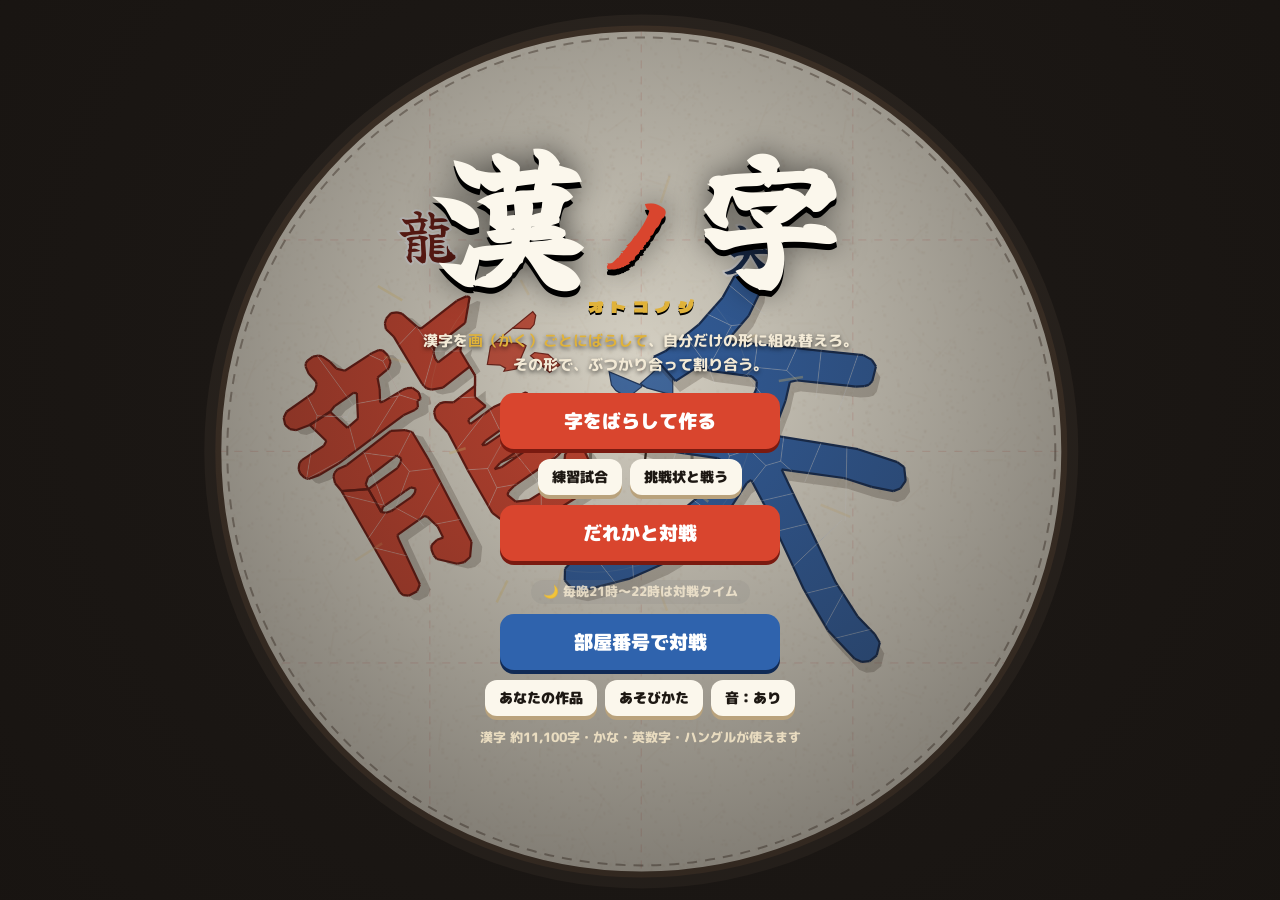
==== index.html @ 1cfe7cc4 "広告：結果画面の帯の下に大きい広告（300×250）を足す Co-Authored-By: Claude Opus 5.5 <noreply@anthropic.com> Claude-Session" ====
<!doctype html>
<html lang="ja">
<head>
<!-- Google tag (gtag.js) -->
<script async src="https://www.googletagmanager.com/gtag/js?id=G-5RB6XMN0QR"></script>
<script>
  window.dataLayer = window.dataLayer || [];
  function gtag(){dataLayer.push(arguments);}
  gtag('js', new Date());
  gtag('config', 'G-5RB6XMN0QR');
</script>
<meta charset="utf-8">
<meta name="viewport" content="width=device-width,initial-scale=1,maximum-scale=1,user-scalable=no,viewport-fit=cover">
<title>漢ノ字</title>
<meta name="description" content="漢字を画（かく）ごとにばらして、自分だけの形に組み替える。その形で、ぶつかり合って割り合う。どの字を、どう組むか。">
<meta name="theme-color" content="#16120f">
<meta property="og:title" content="漢ノ字（オトコノジ）">
<meta property="og:description" content="漢字を画ごとにばらして組み替え、その形でぶつかり合う。どの字を、どう組むか。">
<meta property="og:type" content="website">
<meta property="og:url" content="https://nasubi-no-oniwa.github.io/otokonoji/">
<meta property="og:site_name" content="なすびのお庭">
<meta property="og:image" content="https://nasubi-no-oniwa.github.io/otokonoji/icons/ogp.png">
<meta property="og:image:width" content="1200">
<meta property="og:image:height" content="630">
<meta name="twitter:card" content="summary_large_image">
<meta name="twitter:title" content="漢ノ字（オトコノジ）">
<meta name="twitter:description" content="漢字を画ごとにばらして組み替え、その形でぶつかり合う。どの字を、どう組むか。">
<meta name="twitter:image" content="https://nasubi-no-oniwa.github.io/otokonoji/icons/ogp.png">
<meta name="apple-mobile-web-app-capable" content="yes">
<link rel="manifest" href="manifest.json">
<link rel="icon" href="icons/icon-192.png">
<link rel="apple-touch-icon" href="icons/apple-touch-icon.png">
<link rel="preconnect" href="https://fonts.googleapis.com">
<link rel="preconnect" href="https://fonts.gstatic.com" crossorigin>
<link href="https://fonts.googleapis.com/css2?family=Dela+Gothic+One&family=Yuji+Syuku&family=M+PLUS+Rounded+1c:wght@500;800;900&display=swap" rel="stylesheet">
<link rel="stylesheet" href="css/style.css?v=4">
<!-- nasubi-track: 結果画面とXへの投稿の回数を記録（ゲームの動きには影響しない） -->
<script>(function(){try{var G="otokonoji",IDS=["result"];
function ev(n){try{if(typeof gtag==='function')gtag('event',n,{game:G});}catch(e){}}
var o=window.open;window.open=function(u){try{if(/intent\/(post|tweet)/.test(String(u)))ev('x_share');}catch(e){}return o.apply(window,arguments);};
if(!IDS.length)return;
function vis(e){if(!e||!e.isConnected||e.closest('[hidden]'))return false;var r=e.getBoundingClientRect();if(r.width<1||r.height<1)return false;for(var n=e;n&&n.nodeType===1;n=n.parentElement){var s=getComputedStyle(n);if(s.display==='none'||s.visibility==='hidden'||parseFloat(s.opacity)<0.05)return false;}return true;}
var was={};setInterval(function(){try{var any=false;for(var i=0;i<IDS.length;i++){if(vis(document.getElementById(IDS[i])))any=true;}if(any&&!was.v)ev('result_view');was.v=any;}catch(e){}},700);
}catch(e){}})();</script>
<!-- nasubi-ad: 結果画面の決めた場所に広告の帯（と、決めた作品だけその下に大きい広告）を出す（遊んでいる最中は出さない・ボタンに重ねない・広告の幅320pxを切らない・結果が出て1.2秒たってから見せる・結果画面が出るたびに読みこみ直す（30秒に1回まで）） -->
<script>(function(){try{var C=[{"a": "#result .sheet-in", "v": "#result"}],BIG=1,AD='https://nasubi-no-oniwa.github.io/ad/',AD2='https://nasubi-no-oniwa.github.io/ad/big.html',WAIT=1200,MIN=30000;
if(/[?&]noad=1/.test(location.search))return;
var ifr=null,ifr2=null,boxes=[],bigs=[],since=0,shown=false,last=0;
function vis(e){if(!e||!e.isConnected||e.closest('[hidden]'))return false;var r=e.getBoundingClientRect();if(r.width<1||r.height<1)return false;for(var n=e;n&&n.nodeType===1;n=n.parentElement){var s=getComputedStyle(n);if(s.display==='none'||s.visibility==='hidden'||parseFloat(s.opacity)<0.05)return false;}return true;}
function mk(){var b=document.createElement('div');b.className='nsb-ad';b.style.cssText='display:block;position:static;float:none;box-sizing:content-box;width:320px;min-width:320px;max-width:none;height:50px;margin:20px calc((100% - 320px) / 2) 0;padding:0;border:0;background:none;box-shadow:none;border-radius:0;transform:none;overflow:hidden;flex:0 0 auto;align-self:center;';return b;}
function mk2(){var g=document.createElement('div');g.className='nsb-ad nsb-big';g.style.cssText='display:block;position:static;float:none;box-sizing:content-box;width:300px;min-width:300px;max-width:none;height:250px;margin:20px calc((100% - 300px) / 2) 0;padding:0;border:0;background:none;box-shadow:none;border-radius:0;transform:none;overflow:hidden;flex:0 0 auto;align-self:center;';return g;}
function mkf(u,w,h){var f=document.createElement('iframe');f.title='ad';f.setAttribute('scrolling','no');f.width=w;f.height=h;f.style.cssText='border:0;margin:0;padding:0;width:'+w+'px;height:'+h+'px;display:block;max-width:none;visibility:hidden';f.src=u;return f;}
function rel(f,u){try{f.contentWindow.location.replace(u);}catch(_){f.src=u;}}
function place(){for(var i=0;i<C.length;i++){var a=document.querySelector(C[i].a);if(!a)continue;var b=boxes[i]||(boxes[i]=mk());if(C[i].p==='first'){if(a.firstElementChild!==b)a.insertBefore(b,a.firstChild);}else if(b.parentNode!==a)a.appendChild(b);
if(BIG){var g=bigs[i]||(bigs[i]=mk2());if(b.nextSibling!==g)a.insertBefore(g,b.nextSibling);}}}
function hide(){if(ifr)ifr.style.visibility='hidden';if(ifr2)ifr2.style.visibility='hidden';}
function tick(){try{place();var k=-1;for(var i=0;i<C.length;i++){var v=document.querySelector(C[i].v),b=boxes[i];if(b&&vis(v)&&vis(b)){k=i;break;}}
if(k<0){since=0;shown=false;hide();return;}
var now=Date.now();if(!since)since=now;if(now-since<WAIT){hide();return;}
if(!ifr)ifr=mkf(AD,320,50);if(BIG&&!ifr2)ifr2=mkf(AD2,300,250);
var fresh=false;if(ifr.parentNode!==boxes[k]){boxes[k].appendChild(ifr);fresh=true;}if(BIG&&ifr2.parentNode!==bigs[k]){bigs[k].appendChild(ifr2);fresh=true;}
if(fresh)last=now;else if(!shown&&now-last>=MIN){rel(ifr,AD);if(ifr2)rel(ifr2,AD2);last=now;}
ifr.style.visibility='visible';if(ifr2)ifr2.style.visibility='visible';shown=true;}catch(_){}}
function go(){place();try{new MutationObserver(place).observe(document.body,{childList:true,subtree:true});}catch(_){}setInterval(tick,300);}
if(document.body)go();else document.addEventListener('DOMContentLoaded',go);
}catch(e){}})();</script>
</head>
<body>
<canvas id="arena"></canvas>

<!-- タイトル -->
<section class="screen active" id="s-title">
  <div class="t-wrap">
    <div class="logo"><span class="lg-k">漢</span><span class="lg-no">ノ</span><span class="lg-k">字</span></div>
    <div class="logo-r">オトコノジ</div>
    <p class="sub">漢字を<b>画（かく）ごとにばらして</b>、自分だけの形に組み替えろ。<br>その形で、ぶつかり合って割り合う。</p>
    <div class="t-btns">
      <button class="btn big hot" id="btn-make">字をばらして作る</button>
      <div class="row t-row2">
        <button class="btn sm2" id="btn-practice">練習試合</button>
        <button class="btn sm2" id="btn-chal">挑戦状と戦う</button>
      </div>
      <button class="btn big blue" id="btn-online">部屋番号で対戦</button>
      <div class="row t-row2">
        <button class="btn sm2" id="btn-works">あなたの作品</button>
        <button class="btn sm2" id="btn-howto">あそびかた</button>
        <button class="btn sm2" id="btn-snd">音：<span id="snd-name">あり</span></button>
      </div>
      <p class="chal-mine" id="chal-mine"></p>
      <button class="news" id="chal-news" hidden></button>
    </div>
    <p class="loading" id="loading">読みこみ中…</p>
  </div>
</section>

<!-- 作る -->
<section class="screen" id="s-make">
  <header class="bar mk-bar">
    <button class="btn sm ghost" id="mk-back">←<span class="mk-bk"> もどる</span></button>
    <button class="mk-ch" id="mk-ch" title="字をかえる"><span id="mk-ch-t">？</span><small>字をかえる</small></button>
    <select class="cls" id="mk-form" aria-label="字形" hidden></select>
    <span class="mk-st" id="mk-st"></span>
    <button class="btn sm ghost mk-help" id="mk-help" title="作り方">？</button>
  </header>
  <div class="mk-body">
    <div class="mk-board">
      <canvas id="mk-cv"></canvas>
      <div class="mk-empty" id="mk-empty">
        <p>ばらす字を1つ入れてください</p>
        <div class="mk-q"><input id="mk-q" maxlength="8" autocomplete="off" autocapitalize="off" placeholder="例：木"><button class="btn hot" id="mk-go">ばらす</button></div>
        <button class="btn sm" id="mk-rand">おまかせ</button>
        <p class="note">漢字・ひらがな・カタカナ・英数字・ハングルが使えます。</p>
      </div>
    </div>
    <div class="mk-side">
      <div class="mk-tools" id="mk-tools">
        <button class="btn sm" id="mk-rl" title="左に15度回す">⟲<small>15°</small></button>
        <button class="btn sm" id="mk-rr" title="右に15度回す">⟳<small>15°</small></button>
        <button class="btn sm" id="mk-out" title="えらんだ画を箱にもどす">箱へ</button>
        <button class="btn sm" id="mk-undo" title="ひとつ前にもどす">↶</button>
        <button class="btn sm" id="mk-reset" title="元の字の形にもどす">元の字</button>
        <button class="btn sm" id="mk-clear" title="ぜんぶ箱にもどす">全部箱へ</button>
      </div>
      <p class="mk-savehint" id="mk-savehint">↓ できたら、いちばん下の<b>「この形で保存」</b>ボタンで保存</p>
      <div class="mk-box-h"><b>素材箱</b><span id="mk-box-n"></span><small>書き順に並んでいます。ドラッグで台へ</small></div>
      <div class="mk-box" id="mk-box"></div>
      <div class="mk-stats" id="mk-stats" title="押すとグラフ">
        <canvas id="mk-radar" width="300" height="270" style="width:150px;height:135px"></canvas>
        <div class="st-list" id="mk-stl"></div>
      </div>
      <p class="mk-msg" id="mk-msg"></p>
      <div class="mk-foot"><button class="btn big hot" id="mk-save" disabled>この形で保存</button></div>
    </div>
  </div>
</section>

<!-- えらぶ（試合の前） -->
<section class="screen" id="s-setup">
  <header class="bar">
    <button class="btn sm ghost" id="btn-setup-back">← もどる</button>
    <b class="su-title" id="su-title">練習試合</b>
    <div class="on-st" id="on-st"></div>
  </header>
  <div class="slots">
    <div class="slot" id="slot0"></div>
    <div class="vs-mid"><span>VS</span></div>
    <div class="slot" id="slot1"></div>
  </div>
  <footer class="bar bottom">
    <button class="btn big hot" id="btn-fight">はっけよい！</button>
  </footer>
</section>

<!-- 作品をえらぶ -->
<div class="sheet" id="wpick">
  <div class="sheet-in">
    <div class="pk-head"><b class="pk-t" id="wp-t">作品をえらぶ</b><button class="btn sm ghost2" id="wp-close">とじる</button></div>
    <div class="wp-list" id="wp-list"></div>
  </div>
</div>

<!-- 元の字をえらぶ（練習の相手） -->
<div class="sheet" id="cpick">
  <div class="sheet-in cp">
    <div class="pk-head"><b class="pk-t">練習の相手</b><button class="btn sm ghost2" id="cp-close">とじる</button></div>
    <p class="note">何もいじっていない「元の字」と戦います。好きな字を入れてください。</p>
    <div class="mk-q"><input id="cp-q" maxlength="8" autocomplete="off" autocapitalize="off" placeholder="例：龍"><button class="btn hot" id="cp-go">この字と戦う</button></div>
    <div class="row"><button class="btn sm" id="cp-rand">おまかせ</button><button class="btn sm" id="cp-mine">自分の作品から</button></div>
    <p class="err" id="cp-err"></p>
  </div>
</div>

<!-- 試合 -->
<section class="screen" id="s-battle">
  <div class="hud">
    <div class="hp l"><b id="hn0"></b><div class="gauge"><i id="hg0"></i></div><span id="hv0">100%</span></div>
    <div class="clock" id="clock">60</div>
    <div class="hp r"><span id="hv1">100%</span><div class="gauge"><i id="hg1"></i></div><b id="hn1"></b></div>
  </div>
  <div class="call" id="call"></div>
  <div class="b-btns"><button class="btn sm ghost" id="btn-speed">×1</button><button class="btn sm ghost" id="btn-skip">結果へ</button></div>
</section>

<!-- 結果 -->
<div class="sheet" id="result">
  <div class="sheet-in res">
    <div class="res-t" id="res-t"></div>
    <div class="res-line" id="res-line"></div>
    <canvas id="res-img" width="1200" height="675" hidden></canvas>
    <button class="btn big hot img-btn" id="btn-img">勝利画像を出す</button>
    <div class="row">
      <button class="btn" id="btn-replay">もう一度見る</button>
      <button class="btn" id="btn-change">組み合わせを変える</button>
    </div>
    <div class="row" id="chal-row"><button class="btn" id="btn-remake">この作品を作り直す</button><button class="btn hot" id="btn-chal-next">べつの挑戦状と戦う</button></div>
    <p class="note" id="res-note"></p>
  </div>
</div>

<!-- 画像 -->
<div class="sheet" id="imgview">
  <div class="sheet-in iv">
    <img id="iv-img" alt="結果画像">
    <div class="row">
      <button class="btn hot" id="btn-share">Xに投稿</button>
      <button class="btn" id="btn-save">画像を保存</button>
      <button class="btn" id="iv-close">とじる</button>
    </div>
    <p class="note" id="iv-note">画像を長押しでも保存できます</p>
  </div>
</div>

<!-- あなたの作品 -->
<section class="screen" id="s-works">
  <div class="panel">
    <header class="p-head"><button class="btn sm ghost" id="btn-works-back">← もどる</button><h2>あなたの作品</h2></header>
    <div class="p-body"><div id="works-list"></div></div>
  </div>
</section>

<!-- 挑戦状と戦う -->
<section class="screen" id="s-chal">
  <div class="card">
    <h2>挑戦状と戦う</h2>
    <p class="note">だれかが作って置いた作品と戦います。相手がその場にいなくても戦えます。</p>
    <label class="fld">合言葉（8けた）<input id="ch-code" maxlength="11" autocomplete="off" autocapitalize="characters" placeholder="例：AB3K-7XQM"></label>
    <button class="btn hot wide" id="ch-go">この挑戦状と戦う</button>
    <p class="err" id="ch-err"></p>
    <button class="btn blue wide" id="ch-rand">ランダムな挑戦状と戦う</button>
    <button class="btn sm ghost2" id="ch-back">もどる</button>
  </div>
</section>

<!-- 部屋番号で対戦 -->
<section class="screen" id="s-online">
  <div class="card on-card">
    <h2>部屋番号で対戦</h2>
    <div id="on-form">
      <p class="note">同じ部屋番号を入れた人と1対1。お互いに作品をこっそり決めて、同時に公開します。3人目からは観戦です。</p>
      <label class="fld">部屋番号<input id="in-code" maxlength="20" placeholder="例：1234" autocomplete="off"></label>
      <button class="btn hot wide" id="btn-join">入る</button>
    </div>
    <div id="on-wait" class="hide"><p class="big-note" id="on-msg">あいてを待っています…</p><p class="note" id="on-people"></p></div>
    <p class="err" id="on-err"></p>
    <button class="btn sm ghost2" id="btn-on-back">もどる</button>
  </div>
</section>

<!-- あそびかた -->
<section class="screen" id="s-howto">
  <div class="card how">
    <h2>あそびかた</h2>
    <ol>
      <li><b>字をえらんで、ばらす。</b>漢字を1つ入れると、画（かく）ごとにばらばらになって「素材箱」に入ります。同じ字でも日本と中国・台湾で形がちがう字は、どちらの形にするか選べます。</li>
      <li><b>組み替える。</b>画をドラッグして台に置き、「⟲」「⟳」で15度ずつ回します。縦に積むのではなく、<b>重ねて</b>1つの形にします。画は<b>必ずどこかの画とくっついていないといけません</b>（はなれた画は赤くなり、保存できません）。画はぜんぶ使います。元の字のままでは保存できません。</li>
      <li><b>保存して戦う。</b>あとは全自動。ぶつかるたびに割れて欠けていき、先に65％を失った方の負け。60秒たったら残りが多い方の勝ちです。<b>同じ作品どうしなら、いつでも必ず同じ結果</b>になります。</li>
      <li><b>練習試合</b>：自分の作品と、何もいじっていない「元の字」（好きな字）を戦わせます。</li>
      <li><b>合言葉と挑戦状</b>：作品を保存するたびに<b>8けたの合言葉</b>がつき、その作品がそのまま挑戦状になります。形の画像と合言葉をXに投稿しよう。ほかの人は「挑戦状と戦う」に合言葉を入れて戦えます。ランダムな挑戦状とも戦えます。「あなたの作品」で、最近の挑戦者を見て<b>仕返し</b>もできます。</li>
      <li><b>番号で取り出す・引き継ぎ</b>：「あなたの作品」で合言葉を入れると、その作品を一覧に取り出せます（ほかの人の作品は改造できます）。スマホを変えるときは「引き継ぎコード」で作品ぜんぶを移せます。</li>
      <li><b>だれかと対戦・部屋番号で対戦</b>：その場にいる人と、作品どうしで1対1。毎晩21時〜22時は対戦タイム！</li>
    </ol>
    <h3>強さの決まり方</h3>
    <p class="note">組み立てた形は、大きさをそろえてから戦います。<br>体力＝線が占める広さ（重ねるほど減る）、速さ＝軽さ、かたさ＝すき間の少なさ、鋭さ＝形の出っぱり、勢い＝元の字の画数。数字は「元の字」約1万2千字の中で何番目くらいかを0〜100で表したものです。<br>大きく広がった形は土俵に入る大きさまで縮めて、そのぶん体力と重さに<b>加点</b>（1.6倍まで）。画数が少ない字は細い線が欠けやすいので、画数に応じて体力に少し足しています。</p>
    <h3>使える字</h3>
    <p class="note" id="how-chars">※漢字・ひらがな・カタカナ・英数字・ハングルが使えます。旧字や、とてもめずらしい字は、画のデータがないため使えません。<br>ハングルは、部品（字母）の画を組み合わせて作っているので、ふつうの字体と少し形がちがう字があります。</p>
    <h3>データ</h3>
    <p class="credit">日本の字形：KanjiVG（Ulrich Apel、CC BY-SA 3.0）を加工して作成<br>中国・台湾の字形：Make Me a Hanzi（Shaunak Kishore）／hanzi-writer-data（Arphic Public License）を加工して作成<br>英数字：Hershey フォント（hersheytext、MIT License）を加工して作成<br>加工した画のデータ（data/g）は、もとのデータと同じ条件（CC BY-SA 3.0・Arphic Public License）で公開しています<br>効果音：Kenney「Impact Sounds」（CC0）　音楽：自作（プログラムで作成）</p>
    <button class="btn" id="btn-how-back">もどる</button>
  </div>
</section>

<button class="mk-float" id="mk-float" hidden>↓ 保存ボタンは下にあります</button>
<div class="toast" id="toast"></div>

<script src="js/firebase-config.js?v=4"></script>
<script src="js/glyph.js?v=3"></script>
<script src="js/shape.js?v=3"></script>
<script src="js/pct.js?v=3"></script>
<script src="js/sim.js?v=3"></script>
<script src="js/render.js?v=3"></script>
<script src="js/resimg.js?v=3"></script>
<script src="js/sound.js?v=3"></script>
<script src="js/online.js?v=3"></script>
<script src="js/qm.js?v=3"></script>
<script src="js/chal.js?v=3"></script>
<script src="js/edit.js?v=4"></script>
<script src="js/main.js?v=3"></script>
</body>
</html>
---- css/style.css ----
:root { --paper: #f1e9d6; --paper2: #fbf7ec; --ink: #1d1813; --sumi: #16120f; --red: #d9452e; --red-d: #7a1a10; --blue: #2f63ad; --blue-d: #102a55; --gold: #e0b23a; --green: #3e9a55; --bg: #16120f; }
* { box-sizing: border-box; -webkit-tap-highlight-color: transparent; }
html, body { margin: 0; height: 100%; overflow: hidden; background: var(--bg); color: var(--ink); font-family: 'M PLUS Rounded 1c', sans-serif; font-weight: 800; -webkit-user-select: none; user-select: none; }
#arena { position: fixed; inset: 0; width: 100%; height: 100%; display: block; }
button { font: inherit; color: inherit; cursor: pointer; }
.hide { display: none !important; }
.screen { position: fixed; inset: 0; display: none; }
.screen.active { display: flex; }
.btn { border: 0; border-radius: 14px; padding: 11px 18px; background: var(--paper2); color: var(--ink); font-size: 16px; font-weight: 900; box-shadow: 0 4px 0 #b9a27c; transition: transform .08s; }
.btn:active { transform: translateY(3px); box-shadow: 0 1px 0 #b9a27c; }
.btn.hot { background: var(--red); color: #fff; box-shadow: 0 4px 0 var(--red-d); }
.btn.blue { background: var(--blue); color: #fff; box-shadow: 0 4px 0 var(--blue-d); }
.btn.big { font-size: 19px; padding: 14px 22px; }
.btn.sm { font-size: 13px; padding: 7px 12px; border-radius: 10px; box-shadow: 0 3px 0 #b9a27c; }
.btn.ghost { background: rgba(255,255,255,.12); color: #fff; box-shadow: 0 3px 0 rgba(0,0,0,.35); }
.btn.wide { width: 100%; }
.btn:disabled { opacity: .45; }
.row { display: flex; gap: 10px; justify-content: center; flex-wrap: wrap; margin-top: 10px; }

/* タイトル */
#s-title { align-items: center; justify-content: center; background: radial-gradient(circle at 50% 40%, rgba(22,18,15,.15), rgba(22,18,15,.75)); }
.t-wrap { text-align: center; padding: max(16px, env(safe-area-inset-top)) 16px 16px; max-width: 560px; }
.logo { font-family: 'Dela Gothic One', sans-serif; line-height: 1; color: #fff; text-shadow: 0 4px 0 var(--sumi), 0 0 24px rgba(0,0,0,.4); }
.logo .l1 { display: block; font-size: clamp(30px, min(8vw, 9vh), 54px); letter-spacing: .1em; }
.logo .l2 { display: block; font-size: clamp(64px, min(20vw, 22vh), 140px); color: #ffcf3a; letter-spacing: .04em; -webkit-text-stroke: 3px var(--sumi); paint-order: stroke fill; }
.sub { color: #f3ead6; font-size: 15px; line-height: 1.6; margin: 12px 0 16px; text-shadow: 0 2px 4px rgba(0,0,0,.6); }
.sub b { color: #ffcf3a; }
.t-btns { display: flex; flex-direction: column; gap: 10px; align-items: center; }
.t-btns .btn.big { min-width: 280px; }
.loading { color: #e9dcc0; font-size: 13px; margin-top: 12px; }
@media (max-height: 470px) { .logo .l2 { font-size: 70px; } .sub { margin: 6px 0 8px; font-size: 13px; } .t-btns { gap: 6px; } .btn.big { padding: 10px 18px; font-size: 16px; } }

/* えらぶ */
#s-setup { flex-direction: column; background: rgba(22,18,15,.88); }
.bar { display: flex; align-items: center; gap: 10px; padding: max(8px, env(safe-area-inset-top)) max(10px, env(safe-area-inset-right)) 8px max(10px, env(safe-area-inset-left)); color: #fff; }
.bar.bottom { justify-content: center; padding-bottom: max(10px, env(safe-area-inset-bottom)); }
.bar.bottom .btn { min-width: 260px; }
.mode { display: flex; background: rgba(255,255,255,.12); border-radius: 12px; padding: 3px; margin-left: auto; }
.seg { border: 0; background: none; color: #e9dcc0; padding: 6px 12px; border-radius: 9px; font-size: 13px; }
.seg.on { background: var(--paper2); color: var(--ink); }
.on-st { font-size: 12px; color: #ffcf3a; }
.slots { flex: 1; display: flex; gap: 8px; padding: 0 max(10px, env(safe-area-inset-right)) 0 max(10px, env(safe-area-inset-left)); overflow: hidden; min-height: 0; }
.vs-mid { display: flex; align-items: center; justify-content: center; font-family: 'Dela Gothic One'; color: #ffcf3a; font-size: 24px; text-shadow: 0 3px 0 var(--sumi); }
.slot { flex: 1; min-width: 0; background: var(--paper); border-radius: 16px; padding: 10px; overflow-y: auto; box-shadow: inset 0 0 0 3px var(--red); position: relative; }
#slot1 { box-shadow: inset 0 0 0 3px var(--blue); }
@media (max-aspect-ratio: 1/1) { .slots { flex-direction: column; overflow-y: auto; } .slot { flex: none; overflow: visible; } .vs-mid { font-size: 18px; } }
.sl-side { display: inline-block; font-size: 11px; color: #fff; background: var(--red); border-radius: 6px; padding: 1px 8px; }
#slot1 .sl-side { background: var(--blue); }
.sl-empty { display: flex; flex-direction: column; align-items: center; justify-content: center; gap: 10px; min-height: 160px; color: #7a6a55; }
.sl-top { display: flex; gap: 10px; align-items: flex-start; margin-top: 6px; }
.sl-shape { position: relative; flex: 0 0 auto; }
.sl-shape canvas { display: block; background: var(--paper2); border-radius: 12px; }
.dir { display: flex; gap: 4px; justify-content: center; margin-top: 4px; }
.dir .btn { padding: 4px 9px; font-size: 13px; }
.dir-lab { font-size: 11px; color: #7a6a55; text-align: center; }
.sl-info { min-width: 0; flex: 1; }
.sl-name { font-size: 20px; line-height: 1.15; word-break: break-all; }
.sl-name small { display: block; font-size: 11px; color: #7a6a55; font-weight: 800; }
.badge { display: inline-block; font-size: 11px; padding: 2px 8px; border-radius: 999px; margin: 4px 0; background: #2f8a4b; color: #fff; }
.badge.old { background: #8a6a3a; }
.sl-data { font-size: 12px; color: #4a3a2a; line-height: 1.6; font-weight: 800; }
.sl-data .est { color: #b0571b; }
.sl-mid { display: flex; gap: 8px; align-items: center; margin-top: 6px; }
.sl-mid canvas { flex: 0 0 auto; }
.st-list { flex: 1; font-size: 12px; line-height: 1.55; }
.st-list div { display: flex; justify-content: space-between; gap: 6px; border-bottom: 1px dashed rgba(60,40,20,.15); }
.st-list span { color: #7a6a55; font-weight: 800; font-size: 10px; }
.st-list .up { color: #b07a00; } .st-list .kf { color: var(--green); } .st-list .dn { color: #b0302a; }
.sl-btns { display: flex; gap: 6px; margin-top: 8px; }
.hidden-foe { display: flex; align-items: center; justify-content: center; min-height: 160px; color: #7a6a55; text-align: center; font-size: 14px; }

/* 検索 */
.sheet { position: fixed; inset: 0; background: rgba(20,15,10,.6); display: none; align-items: center; justify-content: center; z-index: 20; padding: 10px; }
.sheet.on { display: flex; }
.sheet-in { background: var(--paper); border-radius: 18px; width: 100%; max-width: 620px; max-height: 100%; display: flex; flex-direction: column; overflow: hidden; box-shadow: 0 20px 40px rgba(0,0,0,.4); }
.pk-head { display: flex; gap: 6px; padding: 10px; }
.pk-head input { flex: 1; min-width: 0; font: inherit; font-size: 17px; padding: 9px 12px; border-radius: 12px; border: 2px solid #c9b38f; background: #fff; -webkit-user-select: text; user-select: text; }
.pk-hint { font-size: 12px; color: #7a6a55; padding: 0 12px 6px; }
.pk-list { list-style: none; margin: 0; padding: 0 6px 10px; overflow-y: auto; flex: 1; }
.pk-list li { display: flex; align-items: center; gap: 10px; padding: 8px; border-radius: 10px; cursor: pointer; }
.pk-list li:nth-child(odd) { background: rgba(255,255,255,.45); }
.pk-list li:active { background: #fff3c8; }
.pk-list .nm { font-size: 16px; } .pk-list .kn { font-size: 11px; color: #7a6a55; display: block; font-weight: 800; }
.pk-list .bd { margin-left: auto; text-align: right; font-size: 11px; white-space: nowrap; }

/* 試合 */
#s-battle { pointer-events: none; }
.hud { position: absolute; top: max(6px, env(safe-area-inset-top)); left: max(8px, env(safe-area-inset-left)); right: max(8px, env(safe-area-inset-right)); display: flex; align-items: center; gap: 8px; color: #fff; }
.hp { flex: 1; display: flex; align-items: center; gap: 6px; min-width: 0; }
.hp.r { flex-direction: row; }
.hp b { font-size: 13px; white-space: nowrap; overflow: hidden; text-overflow: ellipsis; max-width: 34%; }
.hp span { font-size: 13px; font-variant-numeric: tabular-nums; width: 40px; text-align: center; }
.gauge { flex: 1; height: 14px; background: rgba(255,255,255,.15); border-radius: 7px; overflow: hidden; position: relative; }
.gauge::after { content: ''; position: absolute; top: 0; bottom: 0; left: 35%; width: 2px; background: rgba(255,255,255,.6); }
.hp.r .gauge::after { left: auto; right: 35%; }
.gauge i { display: block; height: 100%; width: 100%; background: var(--red); transition: width .2s; }
.hp.r .gauge i { background: var(--blue); margin-left: auto; }
.clock { font-family: 'Dela Gothic One'; font-size: 24px; min-width: 44px; text-align: center; color: #ffcf3a; }
.call { position: absolute; left: 0; right: 0; top: 40%; text-align: center; font-family: 'Dela Gothic One'; font-size: clamp(36px, 9vw, 80px); color: #fff; text-shadow: 0 5px 0 var(--sumi), 0 0 20px rgba(0,0,0,.5); opacity: 0; transform: scale(.8); transition: opacity .2s, transform .25s; white-space: pre-line; line-height: 1.1; }
.call.on { opacity: 1; transform: scale(1); }
.call small { display: block; font-family: 'M PLUS Rounded 1c'; font-size: .3em; margin-top: 6px; }
.b-btns { position: absolute; right: max(10px, env(safe-area-inset-right)); bottom: max(10px, env(safe-area-inset-bottom)); display: flex; gap: 6px; pointer-events: auto; }

/* 結果 */
.res { padding: 12px; text-align: center; overflow-y: auto; }
.res-t { font-family: 'Dela Gothic One'; font-size: 34px; color: var(--red-d); }
.res-line { font-size: 15px; margin: 2px 0 8px; }
#res-img { width: 100%; height: auto; border-radius: 10px; box-shadow: 0 4px 12px rgba(0,0,0,.25); }
.note { font-size: 12px; color: #6a5a45; font-weight: 500; line-height: 1.6; }

/* カード */
#s-online, #s-howto { align-items: center; justify-content: center; background: rgba(22,18,15,.85); padding: 10px; }
.card { background: var(--paper); border-radius: 18px; padding: 16px 18px; max-width: 520px; width: 100%; max-height: 100%; overflow-y: auto; text-align: center; }
.card h2 { font-family: 'Dela Gothic One'; font-weight: 400; margin: 0 0 8px; }
.card h3 { margin: 12px 0 4px; font-size: 15px; text-align: left; }
.how { max-width: 640px; text-align: left; }
.how h2 { text-align: center; } .how ol { padding-left: 1.3em; font-size: 14px; font-weight: 500; line-height: 1.65; margin: 0; } .how li { margin-bottom: 6px; } .how b { font-weight: 900; }
.how .btn { display: block; margin: 12px auto 0; }
.credit { font-size: 11px; color: #6a5a45; font-weight: 500; line-height: 1.6; }
.fld { display: flex; flex-direction: column; text-align: left; font-size: 13px; gap: 4px; margin-bottom: 10px; }
.fld input { font: inherit; font-size: 17px; padding: 10px 12px; border-radius: 12px; border: 2px solid #c9b38f; -webkit-user-select: text; user-select: text; }
.big-note { font-size: 17px; } .err { color: #c0281c; font-size: 13px; min-height: 1em; }
.toast { position: fixed; left: 50%; bottom: 24px; transform: translateX(-50%); background: rgba(20,15,10,.88); color: #fff; padding: 8px 16px; border-radius: 999px; font-size: 14px; opacity: 0; transition: opacity .25s; pointer-events: none; z-index: 30; }
.toast.on { opacity: 1; }
#res-img { max-height: 46vh; width: auto; max-width: 100%; }
@media (max-height: 470px) { .res-t { font-size: 24px; } .res-line { font-size: 13px; margin-bottom: 4px; } #res-img { max-height: 40vh; } .res .row { margin-top: 6px; } .res .btn { padding: 8px 14px; font-size: 14px; } .sl-shape canvas { width: 96px !important; height: 96px !important; } .sl-name { font-size: 17px; } }

.cls { font: inherit; font-size: 13px; font-weight: 900; padding: 6px 8px; border-radius: 10px; border: 0; background: var(--paper2); color: var(--ink); max-width: 46vw; }
.cls-warn { background: #fde2d8; color: #9a2a14; border-radius: 10px; padding: 4px 8px; font-size: 12px; margin-top: 6px; }
.gk { display: inline-block; background: #ffcf3a; color: var(--sumi); border-radius: 8px; padding: 0 8px; margin-left: 6px; font-family: 'Dela Gothic One'; font-weight: 400; }
/* 挑戦状 */
.chal-mine { margin: 2px 0 0; font-size: 13px; font-weight: 800; color: #ffcf3a; min-height: 0; text-shadow: 0 1px 0 rgba(0,0,0,.5); }
.chal-mine:empty { display: none; }
.chal-h { display: block; font-size: 11px; font-weight: 800; opacity: .8; }
#chal-row .btn[hidden], .btn[hidden] { display: none !important; }
#chal-row:not(:has(.btn:not([hidden]))) { display: none; }
.qm-cnt { color: #f3e7cf; }
@media (max-height: 470px) { .qm-cnt { margin-top: 0; font-size: 11.5px; line-height: 1.35; } .qm-cnt .qm-prime { margin-top: 1px; padding: 1px 10px; font-size: 11px !important; } }
@media (max-height: 420px) { .sub { display: none; } }
@media (max-height: 420px) { .logo .l2 { font-size: 58px; } .logo .l1 { font-size: 20px; } }
.pk-list li.pk-note { font-size: 12.5px; color: #7a5a2a; cursor: default; background: transparent; line-height: 1.5; }
.pk-list .nm small { font-size: .78em; opacity: .75; font-weight: 800; }
/* 結果画像 */
.img-btn { display: block; margin: 6px auto 2px; min-width: 260px; }
#imgview { z-index: 25; background: rgba(15,11,8,.86); }
.iv { padding: 12px; text-align: center; width: auto; max-width: min(940px, 100%); overflow-y: auto; }
.iv img { display: block; margin: 0 auto; width: auto; max-width: 100%; height: auto; max-height: calc(100vh - 150px); object-fit: contain; border-radius: 10px; box-shadow: 0 6px 16px rgba(0,0,0,.35); -webkit-touch-callout: default; -webkit-user-select: auto; user-select: auto; }
.iv .note { margin: 6px 0 0; }
@media (max-height: 470px) { .iv img { max-height: calc(100vh - 110px); } .iv .row { margin-top: 6px; } .iv .btn { padding: 8px 14px; font-size: 14px; } }
#res-img[hidden] { display: none !important; }
/* タイトル：あなたの挑戦状・番付・お知らせ */
.t-row2 { margin-top: 0; gap: 8px; }
.btn.sm2 { font-size: 14px; padding: 8px 14px; border-radius: 12px; }

.news { border: 0; background: #ffcf3a; color: var(--sumi); font: inherit; font-size: 13px; font-weight: 800; padding: 6px 14px; border-radius: 999px; box-shadow: 0 3px 0 #9a7410; max-width: 100%; animation: newsPop .6s ease-out; }
.news b { font-weight: 900; }
.news[hidden] { display: none; }
@keyframes newsPop { 0% { transform: scale(.7); opacity: 0; } 70% { transform: scale(1.06); } 100% { transform: scale(1); opacity: 1; } }
@media (max-height: 470px) { .t-row2 .btn { padding: 6px 12px; font-size: 13px; } .news { padding: 4px 12px; font-size: 12px; } }
/* 画面（あなたの挑戦状・番付） */
#s-mine, #s-bz { align-items: stretch; justify-content: center; background: rgba(22,18,15,.92); padding: max(8px, env(safe-area-inset-top)) max(8px, env(safe-area-inset-right)) max(8px, env(safe-area-inset-bottom)) max(8px, env(safe-area-inset-left)); }
.panel { background: var(--paper); border-radius: 18px; width: 100%; max-width: 620px; display: flex; flex-direction: column; overflow: hidden; }
.p-head { display: flex; align-items: center; gap: 8px; padding: 10px 12px; background: var(--sumi); color: #fff; flex-wrap: wrap; }
.p-head h2 { margin: 0; font-family: 'Dela Gothic One'; font-weight: 400; font-size: 20px; letter-spacing: .04em; }
.p-head .cls { margin-left: auto; max-width: 52vw; font-size: 14px; padding: 7px 8px; }
.p-body { flex: 1; overflow-y: auto; padding: 10px 12px 16px; -webkit-overflow-scrolling: touch; }
.mc-empty { text-align: center; color: #6a5a45; font-size: 14px; line-height: 1.7; padding: 20px 6px; margin: 0; }
.mc { background: var(--paper2); border-radius: 14px; padding: 10px; margin-bottom: 10px; box-shadow: 0 2px 0 #d9c8a6; }
.mc.gone { opacity: .6; }
.mc-head { display: flex; gap: 10px; align-items: center; }
.mc-shape { flex: 0 0 auto; background: #fff; border-radius: 10px; }
.mc-info { min-width: 0; flex: 1; display: flex; flex-direction: column; gap: 1px; }
.mc-info b { font-size: 19px; line-height: 1.2; word-break: break-all; }
.mc-info small { font-size: 11.5px; color: #6a5a45; font-weight: 800; }
.mc-rec { display: flex; align-items: baseline; gap: 6px; flex-wrap: wrap; margin-top: 2px; }
.mc-rec .w { color: var(--red-d); font-size: 17px; font-weight: 900; } .mc-rec .l { color: var(--blue-d); font-size: 17px; font-weight: 900; }
.mc-rec em { font-style: normal; background: #6a5a45; color: #fff; font-size: 11px; border-radius: 6px; padding: 1px 7px; }
.mc-res { list-style: none; margin: 8px 0 0; padding: 0; border-top: 1px dashed rgba(60,40,20,.2); }
.mc-res li { display: flex; align-items: center; gap: 8px; padding: 6px 2px; border-bottom: 1px dashed rgba(60,40,20,.12); font-size: 13px; }
.mc-res li.none { color: #7a6a55; font-weight: 500; }
.mc-res li.new { background: #fff3c8; border-radius: 8px; }
.mc-res .mk { flex: 0 0 auto; width: 26px; height: 26px; border-radius: 50%; display: flex; align-items: center; justify-content: center; color: #fff; font-size: 13px; font-weight: 900; }
.mc-res .mk.w { background: var(--red); } .mc-res .mk.l { background: #6a5a45; }
.mc-res .who { flex: 1; min-width: 0; line-height: 1.35; word-break: break-all; }
.mc-res .who small { display: block; color: #8a7a65; font-size: 11px; font-weight: 500; }
.mc-res .btn { flex: 0 0 auto; }
.mc-btns { display: flex; gap: 6px; flex-wrap: wrap; margin-top: 8px; }
.xf { border-top: 2px dashed rgba(60,40,20,.2); margin-top: 6px; padding-top: 6px; text-align: center; }
.xf h3 { margin: 6px 0 2px; font-size: 15px; }
.xf .note { margin: 0; }
.xf-code { font-family: 'Dela Gothic One'; font-size: 34px; letter-spacing: .08em; margin: 6px 0; color: var(--ink); -webkit-user-select: all; user-select: all; }
/* 上の帯：せまい画面でもつぶれないように（説明は2段目へ） */
#s-setup .bar:not(.bottom) { flex-wrap: wrap; row-gap: 6px; }
.bar .btn, .seg { white-space: nowrap; flex: 0 0 auto; }
#s-setup .bar .cls { flex: 0 1 auto; min-width: 0; }
.on-st { flex: 1 0 100%; order: 9; line-height: 1.4; }
.on-st:empty { display: none; }
.qm-card .xf-code, .xf-code { font-size: 34px !important; line-height: 1.2; }
/* タイトルが入りきらない画面では、上が切れずにスクロールできるように */
#s-title { align-items: flex-start; overflow-y: auto; -webkit-overflow-scrolling: touch; }
#s-title .t-wrap { margin: auto; }
@media (max-height: 700px) { .logo .l2 { font-size: clamp(56px, min(18vw, 15vh), 120px); } .sub { margin: 8px 0 10px; } }
@media (max-height: 470px) { .sub { display: none; } .logo .l1 { font-size: 22px; } .logo .l2 { font-size: 56px; } .t-btns .btn.big { padding: 9px 18px; font-size: 16px; } }
.toast { bottom: calc(90px + env(safe-area-inset-bottom)); max-width: calc(100% - 32px); text-align: center; }
.bz-w { display: flex; flex-wrap: wrap; column-gap: 8px; }
.bz-w > span { white-space: nowrap; }
.bz-info small b { word-break: break-all; }
.mc-note { flex-basis: 100%; font-size: 11px; color: #8a7a65; font-weight: 500; }
/* スマホで2回つづけてタップしても拡大しないように（スクロールはそのままできる） */
html, body, * { touch-action: manipulation; }


/* ===== 漢ノ字 ===== */
body { background: radial-gradient(circle at 50% 30%, #2a221c, #0f0c0a 70%); }
.logo { font-family: 'Yuji Syuku', serif; font-size: clamp(76px, min(24vw, 20vh), 150px); color: #fbf7ec; line-height: 1; letter-spacing: .02em; text-shadow: 0 6px 0 #000, 0 0 30px rgba(0,0,0,.6); }
.logo .lg-no { color: var(--red); font-size: .62em; margin: 0 .04em; vertical-align: .1em; }
.logo-r { font-family: 'Dela Gothic One'; color: var(--gold); letter-spacing: .5em; margin: 6px 0 0 .5em; font-size: 15px; text-shadow: 0 2px 0 #000; }
.sub b { color: var(--gold); }
@media (max-height: 700px) { .logo { font-size: clamp(64px, min(20vw, 15vh), 120px); } }
@media (max-height: 470px) { .logo { font-size: 56px; } .logo-r { font-size: 12px; } }
.btn.ghost2 { background: rgba(127,127,127,.18); color: inherit; box-shadow: none; }
.su-title { font-family: 'Dela Gothic One'; font-weight: 400; font-size: 16px; letter-spacing: .05em; }
.sl-ch { font-family: 'Yuji Syuku', serif; font-size: 52px; line-height: 1; display: block; color: var(--ink); }
.sl-name small { margin-top: 2px; }
.badge { background: var(--red); }

/* 作る */
#s-make { flex-direction: column; background: radial-gradient(circle at 50% 30%, #2a221c, #0f0c0a 75%); }
.mk-bar { flex-wrap: wrap; row-gap: 6px; }
.mk-ch { display: flex; align-items: center; gap: 8px; border: 0; background: var(--paper2); color: var(--ink); border-radius: 12px; padding: 2px 12px 2px 10px; box-shadow: 0 3px 0 #b9a27c; }
.mk-ch span { font-family: 'Yuji Syuku', serif; font-size: 30px; line-height: 1.15; }
.mk-ch small { font-size: 11px; color: #7a6a55; }
.mk-st { font-size: 13px; color: #e9dcc0; margin-left: auto; }
.mk-body { flex: 1; min-height: 0; display: flex; gap: 12px; padding: 0 max(10px, env(safe-area-inset-right)) max(8px, env(safe-area-inset-bottom)) max(10px, env(safe-area-inset-left)); }
.mk-board { position: relative; flex: 1 1 0; min-width: 0; min-height: 0; display: flex; align-items: flex-start; justify-content: center; }
#mk-cv { display: block; border-radius: 6px; box-shadow: 0 10px 30px rgba(0,0,0,.5); touch-action: none; background: #f6f0e1; }
.mk-empty { position: absolute; inset: 0; display: none; flex-direction: column; align-items: center; justify-content: center; gap: 10px; background: rgba(246,240,225,.97); border-radius: 6px; padding: 16px; text-align: center; z-index: 2; }
.mk-empty.on { display: flex; }
.mk-empty p { margin: 0; }
.mk-q { display: flex; gap: 8px; justify-content: center; }
.mk-q input { width: 140px; font-family: 'Yuji Syuku', serif; font-size: 34px; text-align: center; padding: 4px 8px; border-radius: 12px; border: 2px solid #c9b38f; background: #fff; -webkit-user-select: text; user-select: text; }
.mk-side { flex: 0 0 340px; min-height: 0; display: flex; flex-direction: column; gap: 8px; overflow-y: auto; color: #f1e9d6; }
.mk-tools { display: flex; flex-wrap: wrap; gap: 6px; }
.mk-tools .btn { flex: 1 0 auto; }
.mk-box-h { display: flex; align-items: baseline; gap: 8px; flex-wrap: wrap; font-size: 14px; }
.mk-box-h span { color: var(--gold); font-size: 13px; }
.mk-box-h small { font-size: 11px; color: #bfb19a; font-weight: 500; flex-basis: 100%; }
.mk-box { display: flex; flex-wrap: wrap; gap: 6px; padding: 8px; background: rgba(255,255,255,.07); border-radius: 12px; min-height: 66px; touch-action: none; }
.mk-tile { position: relative; border: 0; padding: 2px; border-radius: 10px; background: var(--paper2); box-shadow: 0 3px 0 #b9a27c; touch-action: none; }
.mk-tile canvas { display: block; pointer-events: none; }
.mk-tile i { position: absolute; left: 3px; top: 1px; font-style: normal; font-size: 11px; color: var(--red-d); font-weight: 900; pointer-events: none; }
.mk-tile.used { opacity: .38; }
.mk-tile.used::after { content: '✓'; position: absolute; right: 4px; bottom: 1px; font-size: 12px; color: var(--green); font-weight: 900; }
.mk-tile.sel { outline: 3px solid var(--red); opacity: 1; }
.mk-ghost { position: fixed; left: 0; top: 0; pointer-events: none; z-index: 40; }
.mk-stats { display: flex; gap: 8px; align-items: center; background: var(--paper); color: var(--ink); border-radius: 12px; padding: 6px 8px; }
.mk-stats .st-list { font-size: 12px; }
.mk-stats .note { margin: 0; }
.st-list .bonus b { color: #a06a00; } .st-list .bonus2 b { color: var(--green); }
.mk-msg { margin: 0; font-size: 13px; line-height: 1.5; color: #e9dcc0; min-height: 2.6em; }
.mk-msg.bad { color: #ffb08a; }
.mk-foot { display: flex; justify-content: center; }
.mk-foot .btn { width: 100%; }
@media (max-aspect-ratio: 1/1) {
  .mk-body { flex-direction: column; gap: 8px; overflow-y: auto; }
  .mk-board { flex: 0 0 auto; height: min(calc(100vw - 20px), 54vh); }
  .mk-side { flex: 0 0 auto; overflow: visible; }
  .mk-stats canvas { width: 120px !important; height: 108px !important; }
}

/* 作品をえらぶ */
.pk-head { align-items: center; }
.pk-t { font-size: 16px; flex: 1; }
.wp-list { display: grid; grid-template-columns: repeat(auto-fill, minmax(100px, 1fr)); gap: 8px; padding: 0 10px 12px; overflow-y: auto; }
.wp-item, .wp-new { border: 0; background: var(--paper2); border-radius: 12px; padding: 6px; display: flex; flex-direction: column; align-items: center; gap: 2px; box-shadow: 0 2px 0 #d9c8a6; }
.wp-new { justify-content: center; font-size: 14px; color: var(--red-d); min-height: 96px; }
.wp-t { display: flex; flex-direction: column; align-items: center; }
.wp-t b { font-family: 'Yuji Syuku', serif; font-size: 22px; font-weight: 400; }
.wp-t small { font-size: 10px; color: #7a6a55; }
.cp { padding: 12px 14px 14px; text-align: center; gap: 8px; }
.cp .pk-head { padding: 0; }
.cp .note { margin: 0; }

/* あなたの作品 */
#s-works { align-items: stretch; justify-content: center; background: rgba(22,18,15,.94); padding: max(8px, env(safe-area-inset-top)) max(8px, env(safe-area-inset-right)) max(8px, env(safe-area-inset-bottom)) max(8px, env(safe-area-inset-left)); }
.mc-info b { font-family: 'Yuji Syuku', serif; font-weight: 400; font-size: 24px; }
.mc-rec .code { font-family: 'Dela Gothic One'; font-size: 15px; color: var(--red-d); letter-spacing: .05em; }
.mc-rec .rec { font-size: 13px; color: #4a3a2a; }

/* 挑戦状と戦う */
#s-chal { align-items: center; justify-content: center; background: rgba(22,18,15,.85); padding: 10px; }
#s-chal .card { display: flex; flex-direction: column; gap: 8px; max-width: 440px; }
#ch-code { font-family: 'Dela Gothic One'; font-size: 24px; letter-spacing: .12em; text-align: center; text-transform: uppercase; }
.card .btn.wide { margin-top: 2px; }
.card .ghost2 { align-self: center; margin-top: 4px; }
.xf-code { font-family: 'Dela Gothic One'; letter-spacing: .1em; }

/* ===== v3：作る画面（スマホ縦で1画面に収める） ===== */
.mk-tools .btn small { font-size: 10px; margin-left: 2px; }
.mk-help { margin-left: 4px; font-size: 16px; padding: 4px 12px; }
.mk-stats { cursor: pointer; }
.st-list .chip { display: inline-block; }
@media (max-aspect-ratio: 1/1) {
  #s-make { height: 100%; }
  .mk-bar { flex-wrap: nowrap; padding-top: max(6px, env(safe-area-inset-top)); padding-bottom: 6px; gap: 6px; }
  .mk-ch { padding: 0 10px 0 8px; } .mk-ch span { font-size: 26px; } .mk-ch small { font-size: 10px; }
  .mk-bar .cls { font-size: 12px; padding: 5px 6px; max-width: 34vw; }
  .mk-st { font-size: 12px; white-space: nowrap; }
  .mk-body { flex-direction: column; gap: 6px; overflow: hidden; padding-bottom: max(6px, env(safe-area-inset-bottom)); }
  .mk-board { flex: 1 1 auto; height: auto; min-height: 120px; }
  .mk-side { flex: 0 0 auto; overflow: visible; gap: 6px; }
  .mk-tools { flex-wrap: nowrap; gap: 4px; }
  .mk-tools .btn { flex: 1 1 0; min-width: 0; padding: 7px 2px; font-size: 13px; white-space: nowrap; box-shadow: 0 2px 0 #b9a27c; }
  .mk-box-h { font-size: 12px; gap: 6px; flex-wrap: nowrap; }
  .mk-box-h small { display: none; }
  .mk-box { flex-wrap: nowrap; overflow-x: auto; overflow-y: hidden; padding: 5px; min-height: 0; -webkit-overflow-scrolling: touch; touch-action: pan-x; }
  .mk-tile { flex: 0 0 auto; }
  .mk-tile canvas { width: 40px !important; height: 40px !important; }
  .mk-stats { padding: 4px 8px; }
  .mk-stats canvas { display: none; }
  .mk-stats .st-list { display: flex; flex-wrap: wrap; gap: 0 10px; font-size: 12px; line-height: 1.5; }
  .mk-stats .st-list div { border: 0; gap: 3px; }
  .mk-stats .st-list span { display: none; }
  .mk-stats .st-list .bonus, .mk-stats .st-list .bonus2 { font-size: 11px; }
  .mk-stats.open canvas { display: block; width: 120px !important; height: 108px !important; }
  .mk-stats.open .st-list { display: block; }
  .mk-stats.open .st-list span { display: inline; }
  .mk-msg { min-height: 0; font-size: 12px; line-height: 1.4; }
  .mk-foot .btn.big { padding: 11px 18px; font-size: 17px; }
}
@media (max-aspect-ratio: 1/1) and (max-height: 700px) {
  .mk-tools .btn { padding: 5px 2px; font-size: 12px; }
  .mk-foot .btn.big { padding: 9px 16px; font-size: 16px; }
}
/* 作り方の説明 */
.tut-step { font-size: 12px; color: #9a6a10; font-weight: 900; margin: 0 0 2px; }
.tut-pic { font-size: 40px; line-height: 1.1; margin: 8px 0 2px; }
.qm-card .tut-dots { display: flex; justify-content: center; gap: 6px; margin: 8px 0 0; }
.qm-card .tut-dots i { width: 8px; height: 8px; border-radius: 50%; background: rgba(0,0,0,.18); }
.qm-card .tut-dots i.on { background: var(--red); }
/* あなたの作品：上のボタン・ほかの人の作品 */
.wk-tools { display: flex; flex-wrap: wrap; gap: 6px; margin-bottom: 10px; }
.wk-tools .btn { flex: 1 1 auto; }
.mc.other { background: #eef0f4; }
@media (max-aspect-ratio: 1/1) {
  .mk-board { align-items: center; }
  .mk-bk { display: none; }
  .mk-bar .btn.sm { padding: 6px 12px; }
  .mk-ch { flex: 0 0 auto; } .mk-ch small { white-space: nowrap; }
  .mk-bar .cls { flex: 1 1 auto; min-width: 0; max-width: none; }
  .mk-st { margin-left: 0; }
}
@media (max-aspect-ratio: 1/1) and (max-width: 380px) { .mk-ch small { display: none; } }
/* v4：保存ボタンの案内 */
.mk-savehint { margin: 0; font-size: 12.5px; color: #e9dcc0; line-height: 1.4; }
.mk-savehint b { color: #ffcf3a; }
.mk-savehint.ready { color: #ffcf3a; animation: hintBlink 1.2s ease-in-out infinite; }
@keyframes hintBlink { 50% { opacity: .55; } }
#mk-save.ready { animation: savePulse 1.3s ease-in-out infinite; }
@keyframes savePulse { 0%, 100% { box-shadow: 0 4px 0 var(--red-d), 0 0 0 0 rgba(255,207,58,.0); } 50% { box-shadow: 0 4px 0 var(--red-d), 0 0 0 6px rgba(255,207,58,.55); } }
.mk-float { position: fixed; left: 50%; bottom: calc(14px + env(safe-area-inset-bottom)); transform: translateX(-50%); z-index: 30; border: 0; border-radius: 999px; padding: 10px 20px; background: rgba(20,15,10,.9); color: #fff; font: inherit; font-size: 15px; font-weight: 900; box-shadow: 0 6px 18px rgba(0,0,0,.45); }
.mk-float.ready { background: var(--red); animation: hintBlink 1.2s ease-in-out infinite; }
.mk-float[hidden] { display: none; }
@media (max-aspect-ratio: 1/1) and (max-height: 700px) { .mk-savehint { font-size: 11.5px; } }
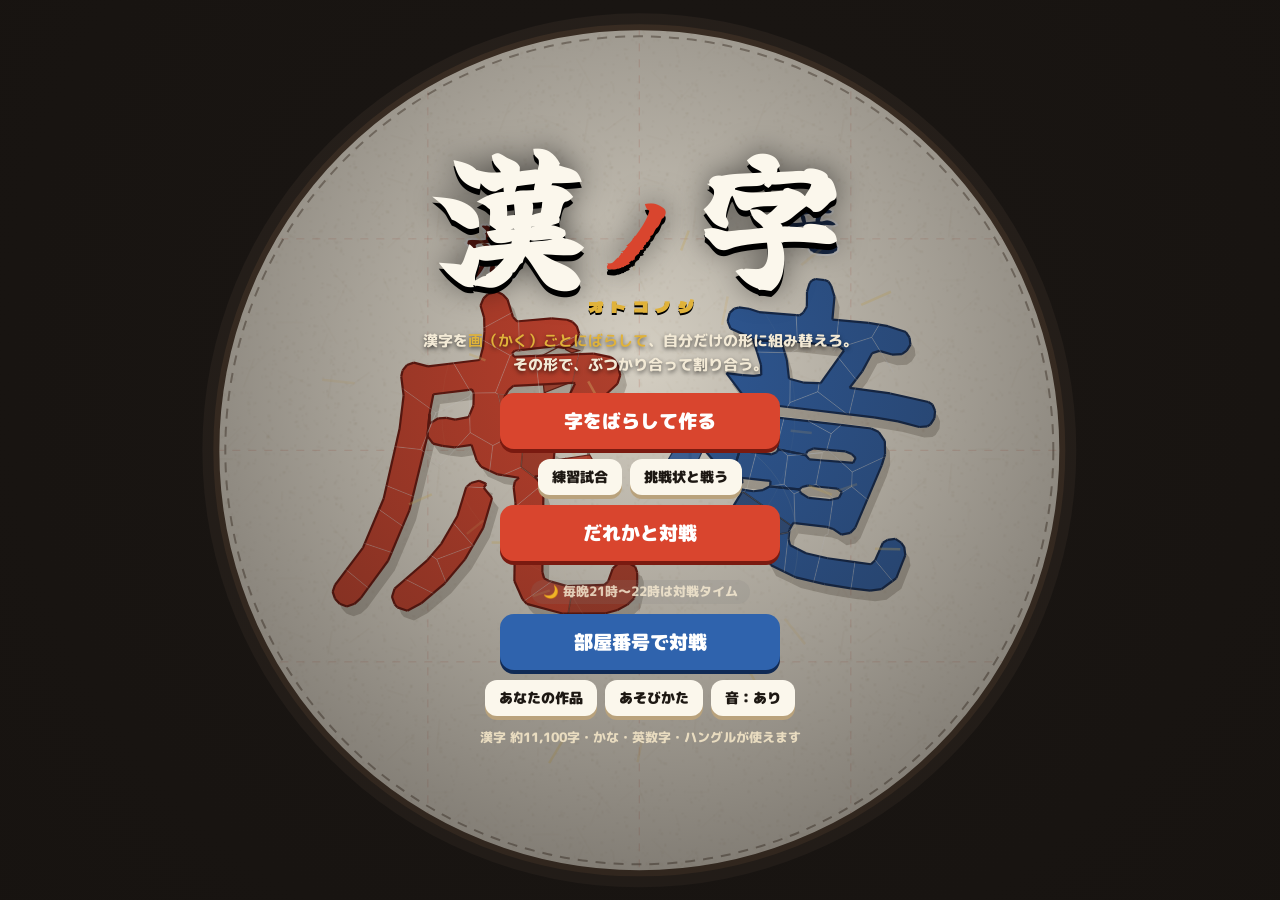
==== commit 136cd4ba: "広告：結果画面が出たらすぐ見せる（最初の1.2秒は押しても反応しない） Co-Authored-By: Claude Opus 5.5 <noreply@anthropic.com> Claude-S" ====
--- a/index.html
+++ b/index.html
@@ -42,25 +42,25 @@
 function vis(e){if(!e||!e.isConnected||e.closest('[hidden]'))return false;var r=e.getBoundingClientRect();if(r.width<1||r.height<1)return false;for(var n=e;n&&n.nodeType===1;n=n.parentElement){var s=getComputedStyle(n);if(s.display==='none'||s.visibility==='hidden'||parseFloat(s.opacity)<0.05)return false;}return true;}
 var was={};setInterval(function(){try{var any=false;for(var i=0;i<IDS.length;i++){if(vis(document.getElementById(IDS[i])))any=true;}if(any&&!was.v)ev('result_view');was.v=any;}catch(e){}},700);
 }catch(e){}})();</script>
-<!-- nasubi-ad: 結果画面の決めた場所に広告の帯（と、決めた作品だけその下に大きい広告）を出す（遊んでいる最中は出さない・ボタンに重ねない・広告の幅320pxを切らない・結果が出て1.2秒たってから見せる・結果画面が出るたびに読みこみ直す（30秒に1回まで）） -->
-<script>(function(){try{var C=[{"a": "#result .sheet-in", "v": "#result"}],BIG=1,AD='https://nasubi-no-oniwa.github.io/ad/',AD2='https://nasubi-no-oniwa.github.io/ad/big.html',WAIT=1200,MIN=30000;
+<!-- nasubi-ad: 結果画面の決めた場所に広告の帯（と、決めた作品だけその下に大きい広告）を出す（遊んでいる最中は出さない・ボタンに重ねない・広告の幅320pxを切らない・結果が出たらすぐ見せるが、最初の1.2秒は押しても反応しない・結果画面が出るたびに読みこみ直す（30秒に1回まで）） -->
+<script>(function(){try{var C=[{"a": "#result .sheet-in", "v": "#result"}],BIG=1,AD='https://nasubi-no-oniwa.github.io/ad/',AD2='https://nasubi-no-oniwa.github.io/ad/big.html',LOCK=1200,MIN=30000;
 if(/[?&]noad=1/.test(location.search))return;
 var ifr=null,ifr2=null,boxes=[],bigs=[],since=0,shown=false,last=0;
 function vis(e){if(!e||!e.isConnected||e.closest('[hidden]'))return false;var r=e.getBoundingClientRect();if(r.width<1||r.height<1)return false;for(var n=e;n&&n.nodeType===1;n=n.parentElement){var s=getComputedStyle(n);if(s.display==='none'||s.visibility==='hidden'||parseFloat(s.opacity)<0.05)return false;}return true;}
 function mk(){var b=document.createElement('div');b.className='nsb-ad';b.style.cssText='display:block;position:static;float:none;box-sizing:content-box;width:320px;min-width:320px;max-width:none;height:50px;margin:20px calc((100% - 320px) / 2) 0;padding:0;border:0;background:none;box-shadow:none;border-radius:0;transform:none;overflow:hidden;flex:0 0 auto;align-self:center;';return b;}
 function mk2(){var g=document.createElement('div');g.className='nsb-ad nsb-big';g.style.cssText='display:block;position:static;float:none;box-sizing:content-box;width:300px;min-width:300px;max-width:none;height:250px;margin:20px calc((100% - 300px) / 2) 0;padding:0;border:0;background:none;box-shadow:none;border-radius:0;transform:none;overflow:hidden;flex:0 0 auto;align-self:center;';return g;}
-function mkf(u,w,h){var f=document.createElement('iframe');f.title='ad';f.setAttribute('scrolling','no');f.width=w;f.height=h;f.style.cssText='border:0;margin:0;padding:0;width:'+w+'px;height:'+h+'px;display:block;max-width:none;visibility:hidden';f.src=u;return f;}
+function mkf(u,w,h){var f=document.createElement('iframe');f.title='ad';f.setAttribute('scrolling','no');f.width=w;f.height=h;f.style.cssText='border:0;margin:0;padding:0;width:'+w+'px;height:'+h+'px;display:block;max-width:none;visibility:hidden;pointer-events:none';f.src=u;return f;}
 function rel(f,u){try{f.contentWindow.location.replace(u);}catch(_){f.src=u;}}
 function place(){for(var i=0;i<C.length;i++){var a=document.querySelector(C[i].a);if(!a)continue;var b=boxes[i]||(boxes[i]=mk());if(C[i].p==='first'){if(a.firstElementChild!==b)a.insertBefore(b,a.firstChild);}else if(b.parentNode!==a)a.appendChild(b);
 if(BIG){var g=bigs[i]||(bigs[i]=mk2());if(b.nextSibling!==g)a.insertBefore(g,b.nextSibling);}}}
-function hide(){if(ifr)ifr.style.visibility='hidden';if(ifr2)ifr2.style.visibility='hidden';}
+function hide(){if(ifr){ifr.style.visibility='hidden';ifr.style.pointerEvents='none';}if(ifr2){ifr2.style.visibility='hidden';ifr2.style.pointerEvents='none';}}
 function tick(){try{place();var k=-1;for(var i=0;i<C.length;i++){var v=document.querySelector(C[i].v),b=boxes[i];if(b&&vis(v)&&vis(b)){k=i;break;}}
 if(k<0){since=0;shown=false;hide();return;}
-var now=Date.now();if(!since)since=now;if(now-since<WAIT){hide();return;}
+var now=Date.now();if(!since)since=now;var pe=(now-since<LOCK)?'none':'auto';
 if(!ifr)ifr=mkf(AD,320,50);if(BIG&&!ifr2)ifr2=mkf(AD2,300,250);
 var fresh=false;if(ifr.parentNode!==boxes[k]){boxes[k].appendChild(ifr);fresh=true;}if(BIG&&ifr2.parentNode!==bigs[k]){bigs[k].appendChild(ifr2);fresh=true;}
 if(fresh)last=now;else if(!shown&&now-last>=MIN){rel(ifr,AD);if(ifr2)rel(ifr2,AD2);last=now;}
-ifr.style.visibility='visible';if(ifr2)ifr2.style.visibility='visible';shown=true;}catch(_){}}
+ifr.style.visibility='visible';ifr.style.pointerEvents=pe;if(ifr2){ifr2.style.visibility='visible';ifr2.style.pointerEvents=pe;}shown=true;}catch(_){}}
 function go(){place();try{new MutationObserver(place).observe(document.body,{childList:true,subtree:true});}catch(_){}setInterval(tick,300);}
 if(document.body)go();else document.addEventListener('DOMContentLoaded',go);
 }catch(e){}})();</script>
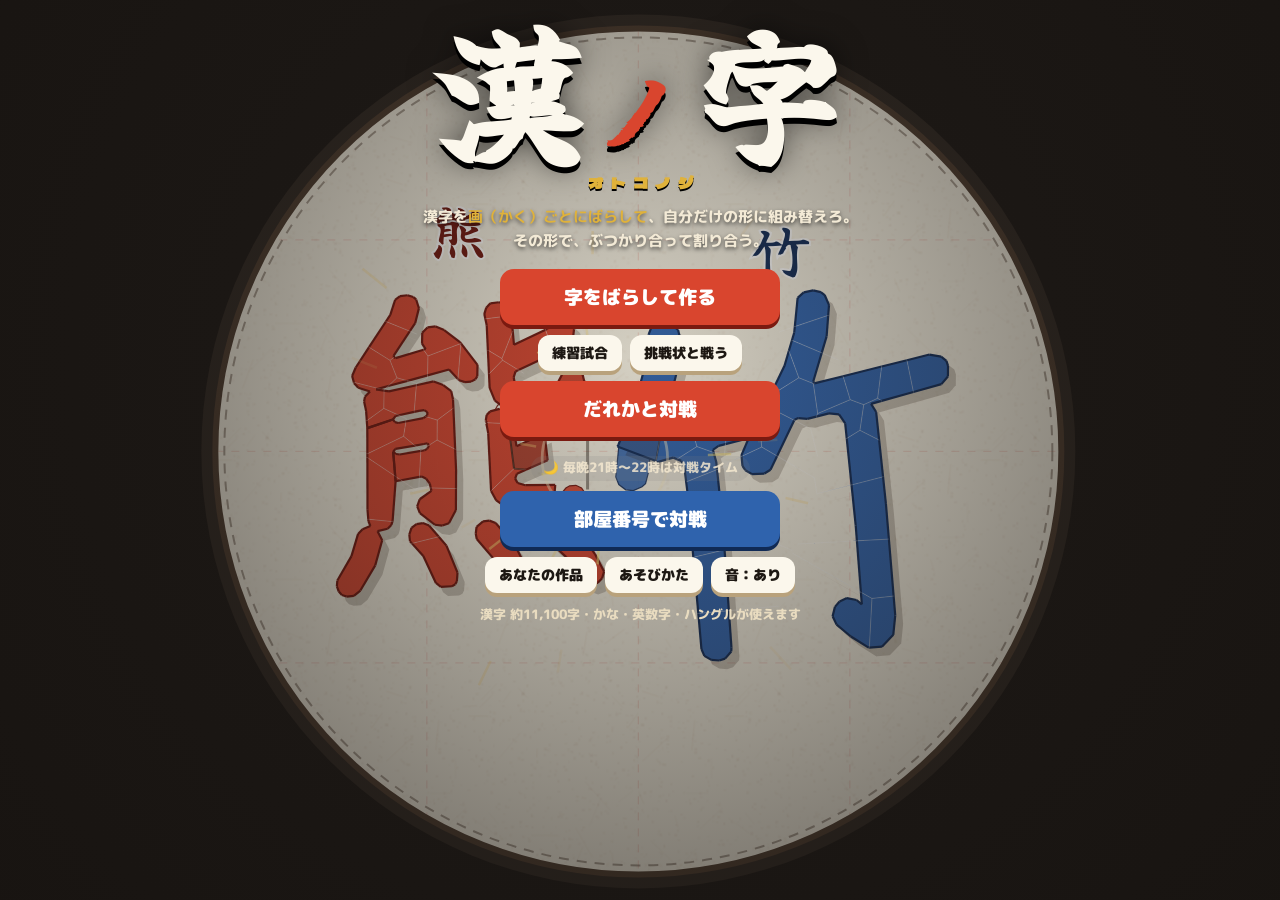
==== commit fb658046: "広告：タイトル画面（遊ぶ前の画面）にも出す（帯と大きい広告。遊び始めたら消す） Co-Authored-By: Claude Opus 5.5 <noreply@anthropic.com> Clau" ====
--- a/index.html
+++ b/index.html
@@ -42,25 +42,35 @@
 function vis(e){if(!e||!e.isConnected||e.closest('[hidden]'))return false;var r=e.getBoundingClientRect();if(r.width<1||r.height<1)return false;for(var n=e;n&&n.nodeType===1;n=n.parentElement){var s=getComputedStyle(n);if(s.display==='none'||s.visibility==='hidden'||parseFloat(s.opacity)<0.05)return false;}return true;}
 var was={};setInterval(function(){try{var any=false;for(var i=0;i<IDS.length;i++){if(vis(document.getElementById(IDS[i])))any=true;}if(any&&!was.v)ev('result_view');was.v=any;}catch(e){}},700);
 }catch(e){}})();</script>
-<!-- nasubi-ad: 結果画面の決めた場所に広告の帯（と、決めた作品だけその下に大きい広告）を出す（遊んでいる最中は出さない・ボタンに重ねない・広告の幅320pxを切らない・結果が出たらすぐ見せるが、最初の1.2秒は押しても反応しない・結果画面が出るたびに読みこみ直す（30秒に1回まで）） -->
-<script>(function(){try{var C=[{"a": "#result .sheet-in", "v": "#result"}],BIG=1,AD='https://nasubi-no-oniwa.github.io/ad/',AD2='https://nasubi-no-oniwa.github.io/ad/big.html',LOCK=1200,MIN=30000;
+<!-- nasubi-ad: 結果画面とタイトル画面の決めた場所に広告の帯（と、決めた場所だけその下に大きい広告）を出す（遊んでいる最中は出さない・ボタンに重ねない・広告の幅320pxを切らない・画面が出たらすぐ見せるが、最初の1.2秒は押しても反応しない・画面が出るたびに読みこみ直す（場所ごとに30秒に1回まで）） -->
+<script>(function(){try{var C=[{"a": "#result .sheet-in", "v": "#result"}, {"a": "#s-title div.t-wrap", "v": "#s-title", "t": 1, "b": 1, "m": 20, "x": "", "x2": ""}],BIG=1,M=20,EX="",EX2="",AD='https://nasubi-no-oniwa.github.io/ad/',AD2='https://nasubi-no-oniwa.github.io/ad/big.html',LOCK=1200,MIN=30000;
 if(/[?&]noad=1/.test(location.search))return;
-var ifr=null,ifr2=null,boxes=[],bigs=[],since=0,shown=false,last=0;
+var S=[];
 function vis(e){if(!e||!e.isConnected||e.closest('[hidden]'))return false;var r=e.getBoundingClientRect();if(r.width<1||r.height<1)return false;for(var n=e;n&&n.nodeType===1;n=n.parentElement){var s=getComputedStyle(n);if(s.display==='none'||s.visibility==='hidden'||parseFloat(s.opacity)<0.05)return false;}return true;}
-function mk(){var b=document.createElement('div');b.className='nsb-ad';b.style.cssText='display:block;position:static;float:none;box-sizing:content-box;width:320px;min-width:320px;max-width:none;height:50px;margin:20px calc((100% - 320px) / 2) 0;padding:0;border:0;background:none;box-shadow:none;border-radius:0;transform:none;overflow:hidden;flex:0 0 auto;align-self:center;';return b;}
-function mk2(){var g=document.createElement('div');g.className='nsb-ad nsb-big';g.style.cssText='display:block;position:static;float:none;box-sizing:content-box;width:300px;min-width:300px;max-width:none;height:250px;margin:20px calc((100% - 300px) / 2) 0;padding:0;border:0;background:none;box-shadow:none;border-radius:0;transform:none;overflow:hidden;flex:0 0 auto;align-self:center;';return g;}
+function opt(i,k,d){return C[i][k]===undefined?d:C[i][k];}
+function mk(i){var b=document.createElement('div');b.className='nsb-ad';b.style.cssText='display:block;position:static;float:none;box-sizing:content-box;width:320px;min-width:320px;max-width:none;height:50px;margin:'+opt(i,'m',M)+'px calc((100% - 320px) / 2) 0;padding:0;border:0;background:none;box-shadow:none;border-radius:0;transform:none;overflow:hidden;flex:0 0 auto;align-self:center;'+opt(i,'x',EX);return b;}
+function mk2(i){var g=document.createElement('div');g.className='nsb-ad nsb-big';g.style.cssText='display:block;position:static;float:none;box-sizing:content-box;width:300px;min-width:300px;max-width:none;height:250px;margin:20px calc((100% - 300px) / 2) 0;padding:0;border:0;background:none;box-shadow:none;border-radius:0;transform:none;overflow:hidden;flex:0 0 auto;align-self:center;'+opt(i,'x2',EX2);return g;}
 function mkf(u,w,h){var f=document.createElement('iframe');f.title='ad';f.setAttribute('scrolling','no');f.width=w;f.height=h;f.style.cssText='border:0;margin:0;padding:0;width:'+w+'px;height:'+h+'px;display:block;max-width:none;visibility:hidden;pointer-events:none';f.src=u;return f;}
 function rel(f,u){try{f.contentWindow.location.replace(u);}catch(_){f.src=u;}}
-function place(){for(var i=0;i<C.length;i++){var a=document.querySelector(C[i].a);if(!a)continue;var b=boxes[i]||(boxes[i]=mk());if(C[i].p==='first'){if(a.firstElementChild!==b)a.insertBefore(b,a.firstChild);}else if(b.parentNode!==a)a.appendChild(b);
-if(BIG){var g=bigs[i]||(bigs[i]=mk2());if(b.nextSibling!==g)a.insertBefore(g,b.nextSibling);}}}
-function hide(){if(ifr){ifr.style.visibility='hidden';ifr.style.pointerEvents='none';}if(ifr2){ifr2.style.visibility='hidden';ifr2.style.pointerEvents='none';}}
-function tick(){try{place();var k=-1;for(var i=0;i<C.length;i++){var v=document.querySelector(C[i].v),b=boxes[i];if(b&&vis(v)&&vis(b)){k=i;break;}}
-if(k<0){since=0;shown=false;hide();return;}
-var now=Date.now();if(!since)since=now;var pe=(now-since<LOCK)?'none':'auto';
-if(!ifr)ifr=mkf(AD,320,50);if(BIG&&!ifr2)ifr2=mkf(AD2,300,250);
-var fresh=false;if(ifr.parentNode!==boxes[k]){boxes[k].appendChild(ifr);fresh=true;}if(BIG&&ifr2.parentNode!==bigs[k]){bigs[k].appendChild(ifr2);fresh=true;}
-if(fresh)last=now;else if(!shown&&now-last>=MIN){rel(ifr,AD);if(ifr2)rel(ifr2,AD2);last=now;}
-ifr.style.visibility='visible';ifr.style.pointerEvents=pe;if(ifr2){ifr2.style.visibility='visible';ifr2.style.pointerEvents=pe;}shown=true;}catch(_){}}
+function place(){for(var i=0;i<C.length;i++){var a=document.querySelector(C[i].a);if(!a)continue;var s=S[i]||(S[i]={b:mk(i),g:opt(i,'b',BIG)?mk2(i):null,on:false,since:0,last:0,f:null,f2:null});var b=s.b;
+if(C[i].p==='first'){if(a.firstElementChild!==b)a.insertBefore(b,a.firstChild);}else if(b.parentNode!==a)a.appendChild(b);
+if(s.g&&b.nextSibling!==s.g)a.insertBefore(s.g,b.nextSibling);}}
+function off(s){if(s.f){s.f.style.visibility='hidden';s.f.style.pointerEvents='none';}if(s.f2){s.f2.style.visibility='hidden';s.f2.style.pointerEvents='none';}s.on=false;s.since=0;}
+function tick(){try{place();var k=-1,i,s,res=false;
+for(i=0;i<C.length;i++){s=S[i];if(!C[i].t&&s&&vis(document.querySelector(C[i].v))&&vis(s.b)){k=i;res=true;break;}}
+if(k<0)for(i=0;i<C.length;i++){s=S[i];if(C[i].t&&s&&vis(document.querySelector(C[i].v))&&vis(s.b)){k=i;break;}}
+for(i=0;i<C.length;i++){s=S[i];if(!s)continue;
+if(C[i].t){var d=(res&&vis(document.querySelector(C[i].v)))?'none':'block';if(s.b.style.display!==d){s.b.style.display=d;if(s.g)s.g.style.display=d;}}
+if(i!==k&&s.on)off(s);}
+if(k<0)return;
+s=S[k];var now=Date.now();
+if(!s.on){s.on=true;s.since=now;
+if(!s.f){s.f=mkf(AD,320,50);s.b.appendChild(s.f);if(s.g){s.f2=mkf(AD2,300,250);s.g.appendChild(s.f2);}s.last=now;}
+else if(now-s.last>=MIN){rel(s.f,AD);if(s.f2)rel(s.f2,AD2);s.last=now;}}
+if(s.f.parentNode!==s.b){s.b.appendChild(s.f);s.last=now;}if(s.f2&&s.f2.parentNode!==s.g){s.g.appendChild(s.f2);s.last=now;}
+var pe=(now-s.since<LOCK)?'none':'auto';
+s.f.style.visibility='visible';s.f.style.pointerEvents=pe;if(s.f2){s.f2.style.visibility='visible';s.f2.style.pointerEvents=pe;}
+}catch(_){}}
 function go(){place();try{new MutationObserver(place).observe(document.body,{childList:true,subtree:true});}catch(_){}setInterval(tick,300);}
 if(document.body)go();else document.addEventListener('DOMContentLoaded',go);
 }catch(e){}})();</script>
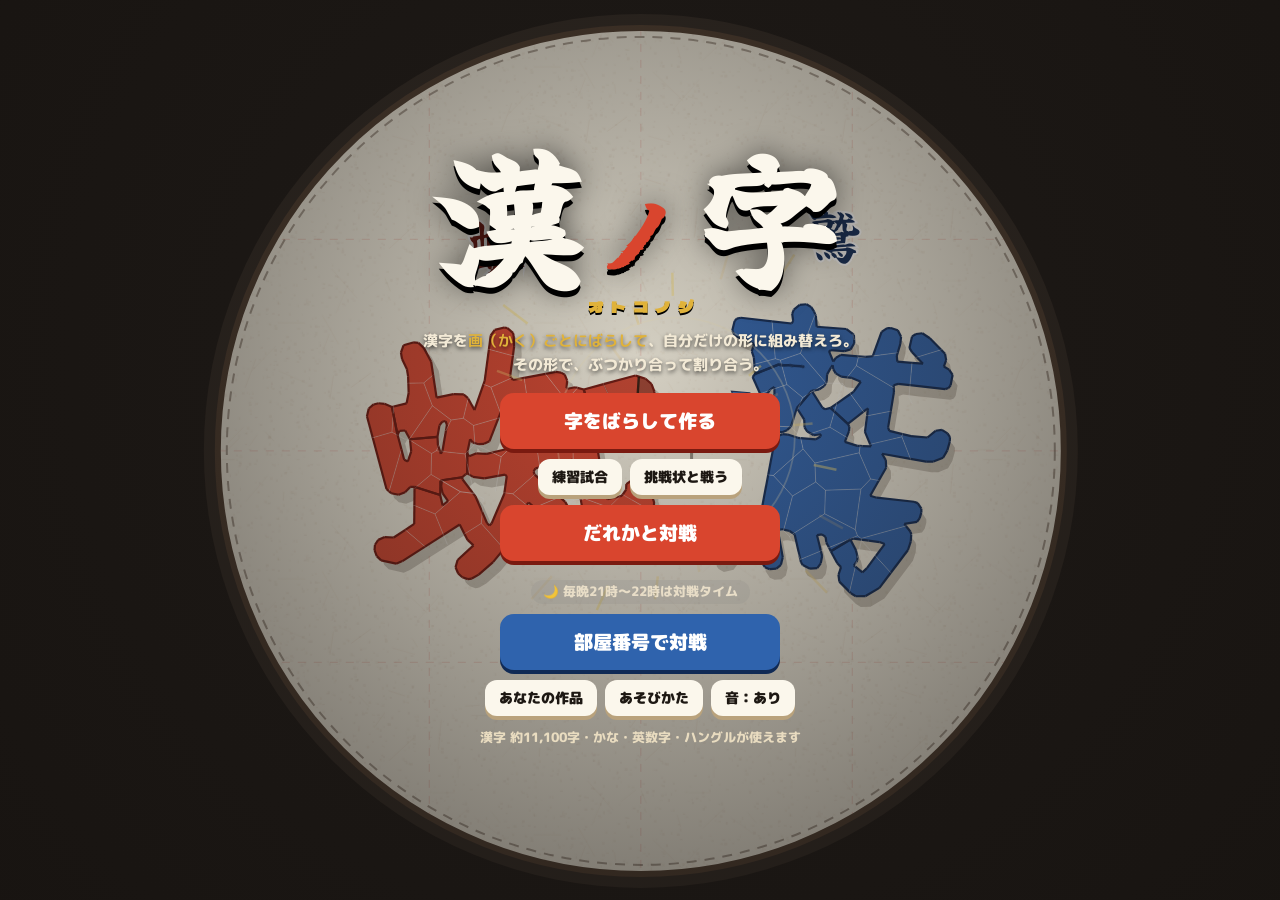
==== commit 74aedd9e: "広告：スマホのときだけ出す（PCでは広告が来ず空白になるので、広告の場所を作らない） Co-Authored-By: Claude Opus 5.5 <noreply@anthropic.com> C" ====
--- a/index.html
+++ b/index.html
@@ -42,9 +42,10 @@
 function vis(e){if(!e||!e.isConnected||e.closest('[hidden]'))return false;var r=e.getBoundingClientRect();if(r.width<1||r.height<1)return false;for(var n=e;n&&n.nodeType===1;n=n.parentElement){var s=getComputedStyle(n);if(s.display==='none'||s.visibility==='hidden'||parseFloat(s.opacity)<0.05)return false;}return true;}
 var was={};setInterval(function(){try{var any=false;for(var i=0;i<IDS.length;i++){if(vis(document.getElementById(IDS[i])))any=true;}if(any&&!was.v)ev('result_view');was.v=any;}catch(e){}},700);
 }catch(e){}})();</script>
-<!-- nasubi-ad: 結果画面とタイトル画面の決めた場所に広告の帯（と、決めた場所だけその下に大きい広告）を出す（遊んでいる最中は出さない・ボタンに重ねない・広告の幅320pxを切らない・画面が出たらすぐ見せるが、最初の1.2秒は押しても反応しない・画面が出るたびに読みこみ直す（場所ごとに30秒に1回まで）） -->
+<!-- nasubi-ad: スマホのとき、結果画面とタイトル画面の決めた場所に広告の帯（と、決めた場所だけその下に大きい広告）を出す（遊んでいる最中は出さない・ボタンに重ねない・広告の幅320pxを切らない・画面が出たらすぐ見せるが、最初の1.2秒は押しても反応しない・画面が出るたびに読みこみ直す（場所ごとに30秒に1回まで）） -->
 <script>(function(){try{var C=[{"a": "#result .sheet-in", "v": "#result"}, {"a": "#s-title div.t-wrap", "v": "#s-title", "t": 1, "b": 1, "m": 20, "x": "", "x2": ""}],BIG=1,M=20,EX="",EX2="",AD='https://nasubi-no-oniwa.github.io/ad/',AD2='https://nasubi-no-oniwa.github.io/ad/big.html',LOCK=1200,MIN=30000;
 if(/[?&]noad=1/.test(location.search))return;
+if(!/iPhone|iPod|Android|Mobile|Windows Phone|BlackBerry/i.test(navigator.userAgent||''))return;
 var S=[];
 function vis(e){if(!e||!e.isConnected||e.closest('[hidden]'))return false;var r=e.getBoundingClientRect();if(r.width<1||r.height<1)return false;for(var n=e;n&&n.nodeType===1;n=n.parentElement){var s=getComputedStyle(n);if(s.display==='none'||s.visibility==='hidden'||parseFloat(s.opacity)<0.05)return false;}return true;}
 function opt(i,k,d){return C[i][k]===undefined?d:C[i][k];}
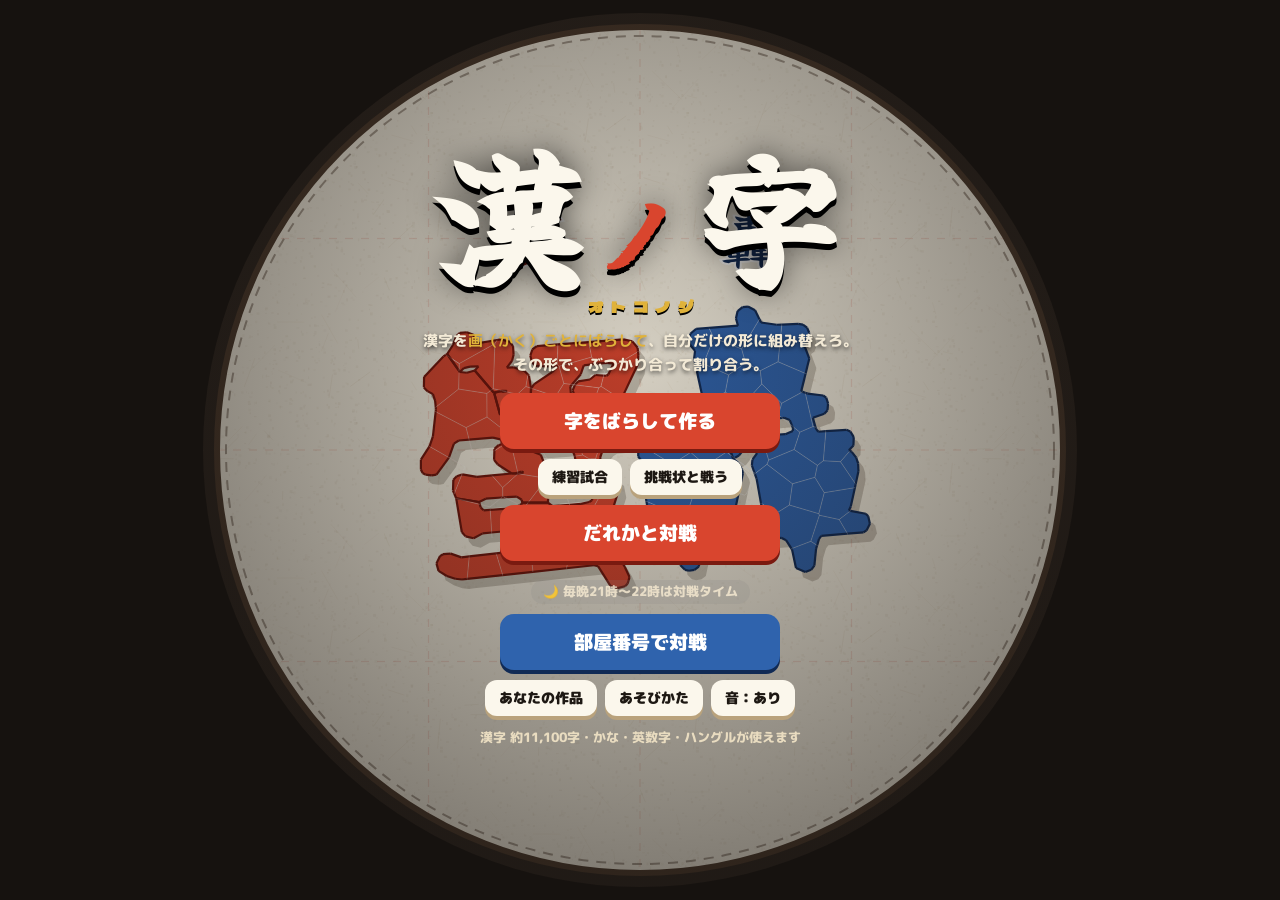
==== commit 7871ce6a: "広告：画面が隠れたら広告を外して止め、画面が出るたびに新しい広告を読みこむ（見えていないのに表示が数えられないように） Co-Authored-By: Claude Opus 5.5 <noreply" ====
--- a/index.html
+++ b/index.html
@@ -42,8 +42,8 @@
 function vis(e){if(!e||!e.isConnected||e.closest('[hidden]'))return false;var r=e.getBoundingClientRect();if(r.width<1||r.height<1)return false;for(var n=e;n&&n.nodeType===1;n=n.parentElement){var s=getComputedStyle(n);if(s.display==='none'||s.visibility==='hidden'||parseFloat(s.opacity)<0.05)return false;}return true;}
 var was={};setInterval(function(){try{var any=false;for(var i=0;i<IDS.length;i++){if(vis(document.getElementById(IDS[i])))any=true;}if(any&&!was.v)ev('result_view');was.v=any;}catch(e){}},700);
 }catch(e){}})();</script>
-<!-- nasubi-ad: スマホのとき、結果画面とタイトル画面の決めた場所に広告の帯（と、決めた場所だけその下に大きい広告）を出す（遊んでいる最中は出さない・ボタンに重ねない・広告の幅320pxを切らない・画面が出たらすぐ見せるが、最初の1.2秒は押しても反応しない・画面が出るたびに読みこみ直す（場所ごとに30秒に1回まで）） -->
-<script>(function(){try{var C=[{"a": "#result .sheet-in", "v": "#result"}, {"a": "#s-title div.t-wrap", "v": "#s-title", "t": 1, "b": 1, "m": 20, "x": "", "x2": ""}],BIG=1,M=20,EX="",EX2="",AD='https://nasubi-no-oniwa.github.io/ad/',AD2='https://nasubi-no-oniwa.github.io/ad/big.html',LOCK=1200,MIN=30000;
+<!-- nasubi-ad: スマホのとき、結果画面とタイトル画面の決めた場所に広告の帯（と、決めた場所だけその下に大きい広告）を出す（遊んでいる最中は出さない・ボタンに重ねない・広告の幅320pxを切らない・画面が出たらすぐ見せるが、最初の1.2秒は押しても反応しない・画面が出るたびに新しい広告を読みこむ（場所ごとに10秒に1回まで）・画面が隠れて2秒たったら広告を外して止める） -->
+<script>(function(){try{var C=[{"a": "#result .sheet-in", "v": "#result"}, {"a": "#s-title div.t-wrap", "v": "#s-title", "t": 1, "b": 1, "m": 20, "x": "", "x2": ""}],BIG=1,M=20,EX="",EX2="",AD='https://nasubi-no-oniwa.github.io/ad/',AD2='https://nasubi-no-oniwa.github.io/ad/big.html',LOCK=1200,HOLD=2000,MIN=10000;
 if(/[?&]noad=1/.test(location.search))return;
 if(!/iPhone|iPod|Android|Mobile|Windows Phone|BlackBerry/i.test(navigator.userAgent||''))return;
 var S=[];
@@ -52,23 +52,23 @@
 function mk(i){var b=document.createElement('div');b.className='nsb-ad';b.style.cssText='display:block;position:static;float:none;box-sizing:content-box;width:320px;min-width:320px;max-width:none;height:50px;margin:'+opt(i,'m',M)+'px calc((100% - 320px) / 2) 0;padding:0;border:0;background:none;box-shadow:none;border-radius:0;transform:none;overflow:hidden;flex:0 0 auto;align-self:center;'+opt(i,'x',EX);return b;}
 function mk2(i){var g=document.createElement('div');g.className='nsb-ad nsb-big';g.style.cssText='display:block;position:static;float:none;box-sizing:content-box;width:300px;min-width:300px;max-width:none;height:250px;margin:20px calc((100% - 300px) / 2) 0;padding:0;border:0;background:none;box-shadow:none;border-radius:0;transform:none;overflow:hidden;flex:0 0 auto;align-self:center;'+opt(i,'x2',EX2);return g;}
 function mkf(u,w,h){var f=document.createElement('iframe');f.title='ad';f.setAttribute('scrolling','no');f.width=w;f.height=h;f.style.cssText='border:0;margin:0;padding:0;width:'+w+'px;height:'+h+'px;display:block;max-width:none;visibility:hidden;pointer-events:none';f.src=u;return f;}
-function rel(f,u){try{f.contentWindow.location.replace(u);}catch(_){f.src=u;}}
-function place(){for(var i=0;i<C.length;i++){var a=document.querySelector(C[i].a);if(!a)continue;var s=S[i]||(S[i]={b:mk(i),g:opt(i,'b',BIG)?mk2(i):null,on:false,since:0,last:0,f:null,f2:null});var b=s.b;
+function place(){for(var i=0;i<C.length;i++){var a=document.querySelector(C[i].a);if(!a)continue;var s=S[i]||(S[i]={b:mk(i),g:opt(i,'b',BIG)?mk2(i):null,on:false,since:0,hid:0,last:0,f:null,f2:null});var b=s.b;
 if(C[i].p==='first'){if(a.firstElementChild!==b)a.insertBefore(b,a.firstChild);}else if(b.parentNode!==a)a.appendChild(b);
 if(s.g&&b.nextSibling!==s.g)a.insertBefore(s.g,b.nextSibling);}}
-function off(s){if(s.f){s.f.style.visibility='hidden';s.f.style.pointerEvents='none';}if(s.f2){s.f2.style.visibility='hidden';s.f2.style.pointerEvents='none';}s.on=false;s.since=0;}
-function tick(){try{place();var k=-1,i,s,res=false;
+function off(s,now){if(s.f){s.f.style.visibility='hidden';s.f.style.pointerEvents='none';}if(s.f2){s.f2.style.visibility='hidden';s.f2.style.pointerEvents='none';}s.on=false;s.since=0;s.hid=now;}
+function kill(s){if(s.f){if(s.f.parentNode)s.f.parentNode.removeChild(s.f);s.f=null;}if(s.f2){if(s.f2.parentNode)s.f2.parentNode.removeChild(s.f2);s.f2=null;}}
+function tick(){try{place();var k=-1,i,s,res=false,now=Date.now();
 for(i=0;i<C.length;i++){s=S[i];if(!C[i].t&&s&&vis(document.querySelector(C[i].v))&&vis(s.b)){k=i;res=true;break;}}
 if(k<0)for(i=0;i<C.length;i++){s=S[i];if(C[i].t&&s&&vis(document.querySelector(C[i].v))&&vis(s.b)){k=i;break;}}
+if(document.hidden)k=-1;
 for(i=0;i<C.length;i++){s=S[i];if(!s)continue;
 if(C[i].t){var d=(res&&vis(document.querySelector(C[i].v)))?'none':'block';if(s.b.style.display!==d){s.b.style.display=d;if(s.g)s.g.style.display=d;}}
-if(i!==k&&s.on)off(s);}
+if(i!==k){if(s.on)off(s,now);if(s.f&&now-s.hid>=HOLD&&now-s.last>=MIN)kill(s);}}
 if(k<0)return;
-s=S[k];var now=Date.now();
-if(!s.on){s.on=true;s.since=now;
+s=S[k];
+if(!s.on){s.on=true;s.since=now;}
 if(!s.f){s.f=mkf(AD,320,50);s.b.appendChild(s.f);if(s.g){s.f2=mkf(AD2,300,250);s.g.appendChild(s.f2);}s.last=now;}
-else if(now-s.last>=MIN){rel(s.f,AD);if(s.f2)rel(s.f2,AD2);s.last=now;}}
-if(s.f.parentNode!==s.b){s.b.appendChild(s.f);s.last=now;}if(s.f2&&s.f2.parentNode!==s.g){s.g.appendChild(s.f2);s.last=now;}
+if(s.f.parentNode!==s.b)s.b.appendChild(s.f);if(s.f2&&s.f2.parentNode!==s.g)s.g.appendChild(s.f2);
 var pe=(now-s.since<LOCK)?'none':'auto';
 s.f.style.visibility='visible';s.f.style.pointerEvents=pe;if(s.f2){s.f2.style.visibility='visible';s.f2.style.pointerEvents=pe;}
 }catch(_){}}
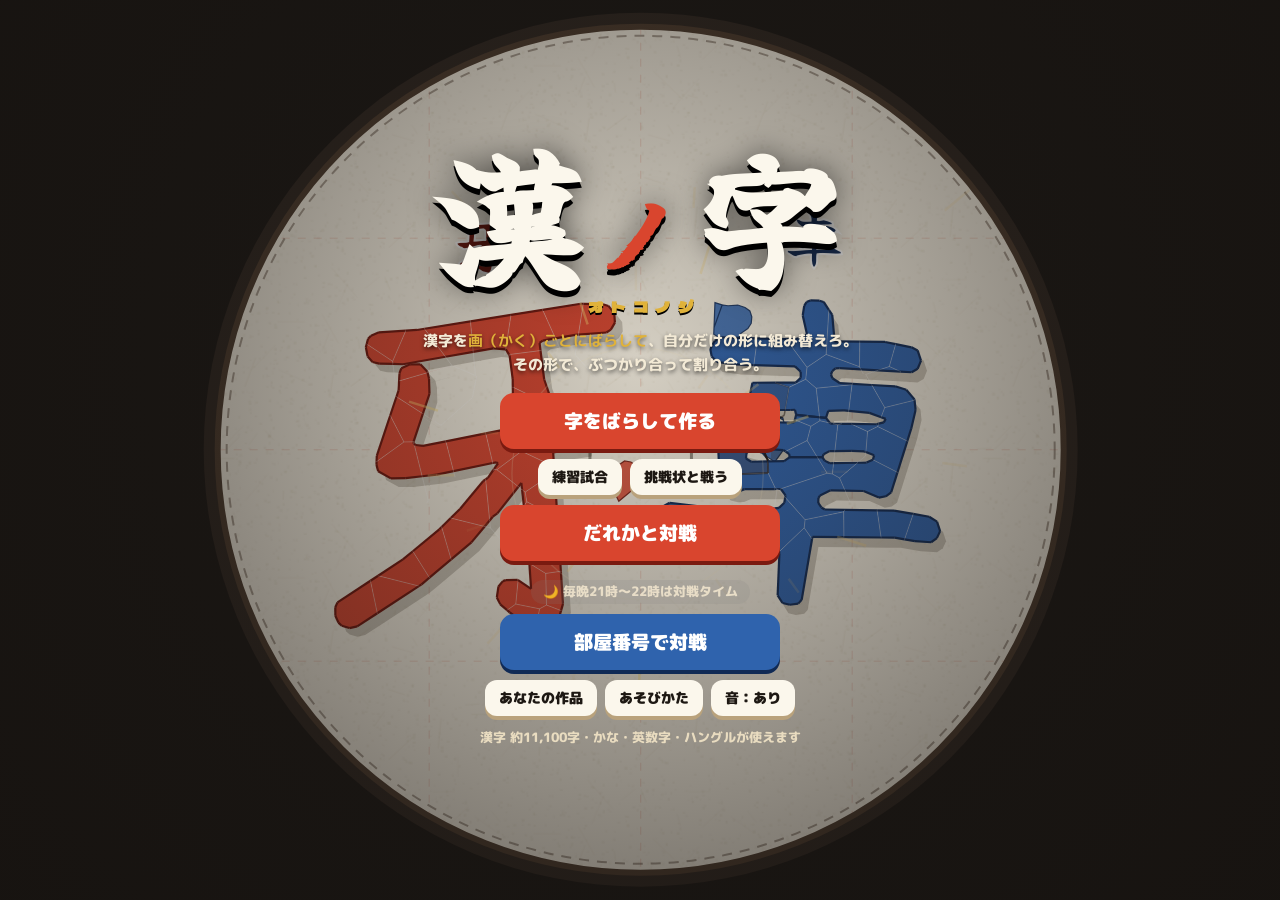
==== commit 6194e194: "広告：タイトル画面の広告はタイトル用の広告枠を使う（タイトル画面と結果画面のどちらが稼いでいるかを分けて見るため。場所と見た目は同じ） Co-Authored-By: Claude Opus 5.5 " ====
--- a/index.html
+++ b/index.html
@@ -42,8 +42,8 @@
 function vis(e){if(!e||!e.isConnected||e.closest('[hidden]'))return false;var r=e.getBoundingClientRect();if(r.width<1||r.height<1)return false;for(var n=e;n&&n.nodeType===1;n=n.parentElement){var s=getComputedStyle(n);if(s.display==='none'||s.visibility==='hidden'||parseFloat(s.opacity)<0.05)return false;}return true;}
 var was={};setInterval(function(){try{var any=false;for(var i=0;i<IDS.length;i++){if(vis(document.getElementById(IDS[i])))any=true;}if(any&&!was.v)ev('result_view');was.v=any;}catch(e){}},700);
 }catch(e){}})();</script>
-<!-- nasubi-ad: スマホのとき、結果画面とタイトル画面の決めた場所に広告の帯（と、決めた場所だけその下に大きい広告）を出す（遊んでいる最中は出さない・ボタンに重ねない・広告の幅320pxを切らない・画面が出たらすぐ見せるが、最初の1.2秒は押しても反応しない・画面が出るたびに新しい広告を読みこむ（場所ごとに10秒に1回まで）・画面が隠れて2秒たったら広告を外して止める） -->
-<script>(function(){try{var C=[{"a": "#result .sheet-in", "v": "#result"}, {"a": "#s-title div.t-wrap", "v": "#s-title", "t": 1, "b": 1, "m": 20, "x": "", "x2": ""}],BIG=1,M=20,EX="",EX2="",AD='https://nasubi-no-oniwa.github.io/ad/',AD2='https://nasubi-no-oniwa.github.io/ad/big.html',LOCK=1200,HOLD=2000,MIN=10000;
+<!-- nasubi-ad: スマホのとき、結果画面とタイトル画面の決めた場所に広告の帯（と、決めた場所だけその下に大きい広告）を出す（遊んでいる最中は出さない・ボタンに重ねない・広告の幅320pxを切らない・画面が出たらすぐ見せるが、最初の1.2秒は押しても反応しない・画面が出るたびに新しい広告を読みこむ（場所ごとに10秒に1回まで）・画面が隠れて2秒たったら広告を外して止める・タイトル画面はタイトル用の広告枠を使う） -->
+<script>(function(){try{var C=[{"a": "#result .sheet-in", "v": "#result"}, {"a": "#s-title div.t-wrap", "v": "#s-title", "t": 1, "b": 1, "m": 20, "x": "", "x2": ""}],BIG=1,M=20,EX="",EX2="",AD='https://nasubi-no-oniwa.github.io/ad/',AD2='https://nasubi-no-oniwa.github.io/ad/big.html',TAD='https://nasubi-no-oniwa.github.io/ad/t.html',TAD2='https://nasubi-no-oniwa.github.io/ad/tbig.html',LOCK=1200,HOLD=2000,MIN=10000;
 if(/[?&]noad=1/.test(location.search))return;
 if(!/iPhone|iPod|Android|Mobile|Windows Phone|BlackBerry/i.test(navigator.userAgent||''))return;
 var S=[];
@@ -67,7 +67,7 @@
 if(k<0)return;
 s=S[k];
 if(!s.on){s.on=true;s.since=now;}
-if(!s.f){s.f=mkf(AD,320,50);s.b.appendChild(s.f);if(s.g){s.f2=mkf(AD2,300,250);s.g.appendChild(s.f2);}s.last=now;}
+if(!s.f){var t=!!C[k].t;s.f=mkf(t?TAD:AD,320,50);s.b.appendChild(s.f);if(s.g){s.f2=mkf(t?TAD2:AD2,300,250);s.g.appendChild(s.f2);}s.last=now;}
 if(s.f.parentNode!==s.b)s.b.appendChild(s.f);if(s.f2&&s.f2.parentNode!==s.g)s.g.appendChild(s.f2);
 var pe=(now-s.since<LOCK)?'none':'auto';
 s.f.style.visibility='visible';s.f.style.pointerEvents=pe;if(s.f2){s.f2.style.visibility='visible';s.f2.style.pointerEvents=pe;}
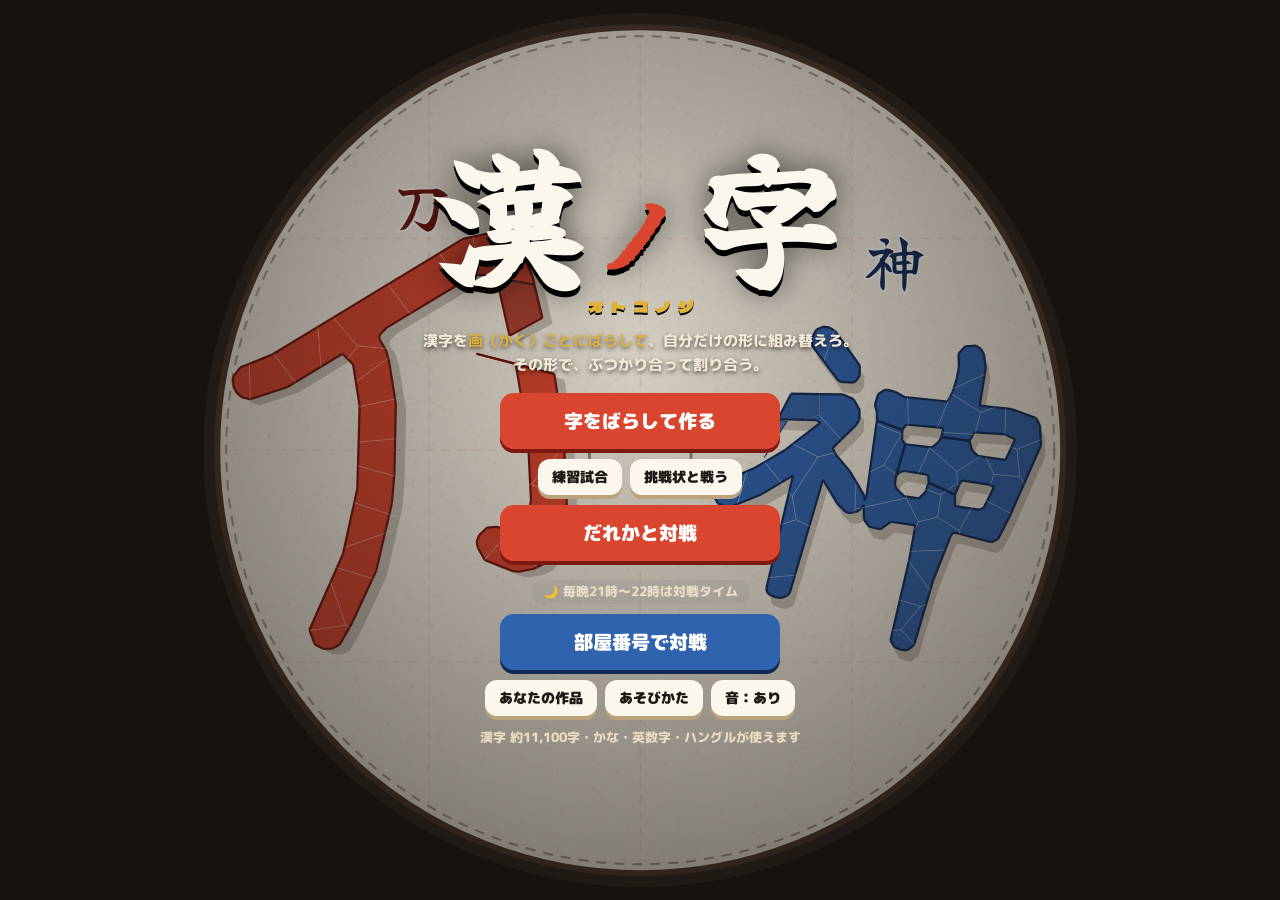
==== commit fe3525ea: "広告：同じ場所の広告の読みこみを30秒に1回までに戻す（短い表示ばかり数えられないように。30秒以内に戻ったら前の広告のまま） Co-Authored-By: Claude Opus 5.5 <nor" ====
--- a/index.html
+++ b/index.html
@@ -42,8 +42,8 @@
 function vis(e){if(!e||!e.isConnected||e.closest('[hidden]'))return false;var r=e.getBoundingClientRect();if(r.width<1||r.height<1)return false;for(var n=e;n&&n.nodeType===1;n=n.parentElement){var s=getComputedStyle(n);if(s.display==='none'||s.visibility==='hidden'||parseFloat(s.opacity)<0.05)return false;}return true;}
 var was={};setInterval(function(){try{var any=false;for(var i=0;i<IDS.length;i++){if(vis(document.getElementById(IDS[i])))any=true;}if(any&&!was.v)ev('result_view');was.v=any;}catch(e){}},700);
 }catch(e){}})();</script>
-<!-- nasubi-ad: スマホのとき、結果画面とタイトル画面の決めた場所に広告の帯（と、決めた場所だけその下に大きい広告）を出す（遊んでいる最中は出さない・ボタンに重ねない・広告の幅320pxを切らない・画面が出たらすぐ見せるが、最初の1.2秒は押しても反応しない・画面が出るたびに新しい広告を読みこむ（場所ごとに10秒に1回まで）・画面が隠れて2秒たったら広告を外して止める・タイトル画面はタイトル用の広告枠を使う） -->
-<script>(function(){try{var C=[{"a": "#result .sheet-in", "v": "#result"}, {"a": "#s-title div.t-wrap", "v": "#s-title", "t": 1, "b": 1, "m": 20, "x": "", "x2": ""}],BIG=1,M=20,EX="",EX2="",AD='https://nasubi-no-oniwa.github.io/ad/',AD2='https://nasubi-no-oniwa.github.io/ad/big.html',TAD='https://nasubi-no-oniwa.github.io/ad/t.html',TAD2='https://nasubi-no-oniwa.github.io/ad/tbig.html',LOCK=1200,HOLD=2000,MIN=10000;
+<!-- nasubi-ad: スマホのとき、結果画面とタイトル画面の決めた場所に広告の帯（と、決めた場所だけその下に大きい広告）を出す（遊んでいる最中は出さない・ボタンに重ねない・広告の幅320pxを切らない・画面が出たらすぐ見せるが、最初の1.2秒は押しても反応しない・画面が出るたびに新しい広告を読みこむ（場所ごとに30秒に1回まで）・画面が隠れて2秒たったら広告を外して止める・タイトル画面はタイトル用の広告枠を使う） -->
+<script>(function(){try{var C=[{"a": "#result .sheet-in", "v": "#result"}, {"a": "#s-title div.t-wrap", "v": "#s-title", "t": 1, "b": 1, "m": 20, "x": "", "x2": ""}],BIG=1,M=20,EX="",EX2="",AD='https://nasubi-no-oniwa.github.io/ad/',AD2='https://nasubi-no-oniwa.github.io/ad/big.html',TAD='https://nasubi-no-oniwa.github.io/ad/t.html',TAD2='https://nasubi-no-oniwa.github.io/ad/tbig.html',LOCK=1200,HOLD=2000,MIN=30000;
 if(/[?&]noad=1/.test(location.search))return;
 if(!/iPhone|iPod|Android|Mobile|Windows Phone|BlackBerry/i.test(navigator.userAgent||''))return;
 var S=[];
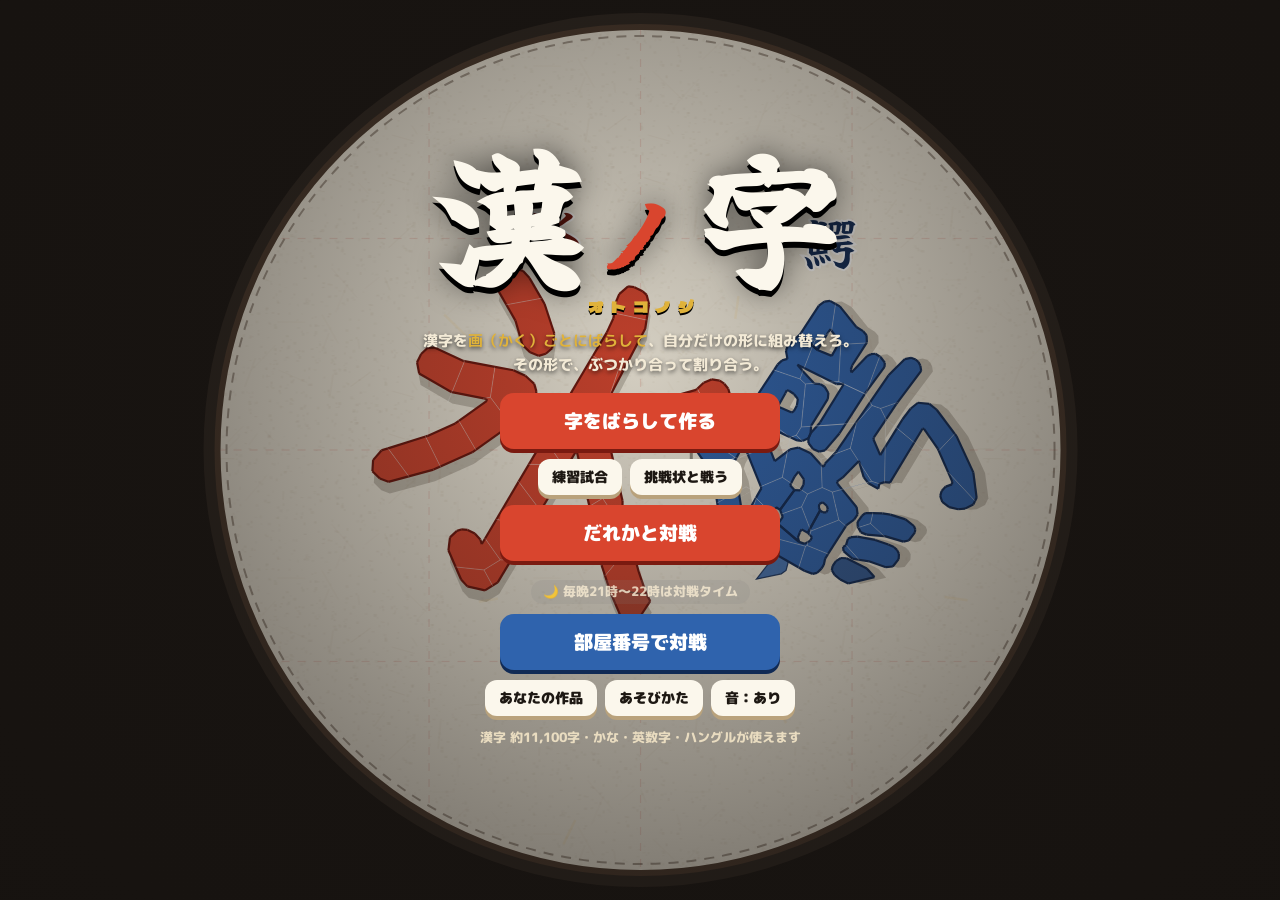
==== commit 2c555de1: "結果画面に「次のゲーム」を足す（右にスライドするか押すと、おすすめの画面。✖か左にスライドで戻る。ゲームの動きは変えない） Co-Authored-By: Claude Opus 5.5 <norep" ====
--- a/index.html
+++ b/index.html
@@ -75,6 +75,9 @@
 function go(){place();try{new MutationObserver(place).observe(document.body,{childList:true,subtree:true});}catch(_){}setInterval(tick,300);}
 if(document.body)go();else document.addEventListener('DOMContentLoaded',go);
 }catch(e){}})();</script>
+<!-- nasubi-next: 結果画面に「次のゲーム」を出す（右にスライドするか押すと、おすすめの画面。中身は nasubi-no-oniwa.github.io/next/next.js で全作品共通） -->
+<script>window.NSB_NEXT={"g": "otokonoji", "r": [{"a": "#result .sheet-in", "v": "#result"}], "ad": 1};</script>
+<script src="https://nasubi-no-oniwa.github.io/next/next.js" defer></script>
 </head>
 <body>
 <canvas id="arena"></canvas>
